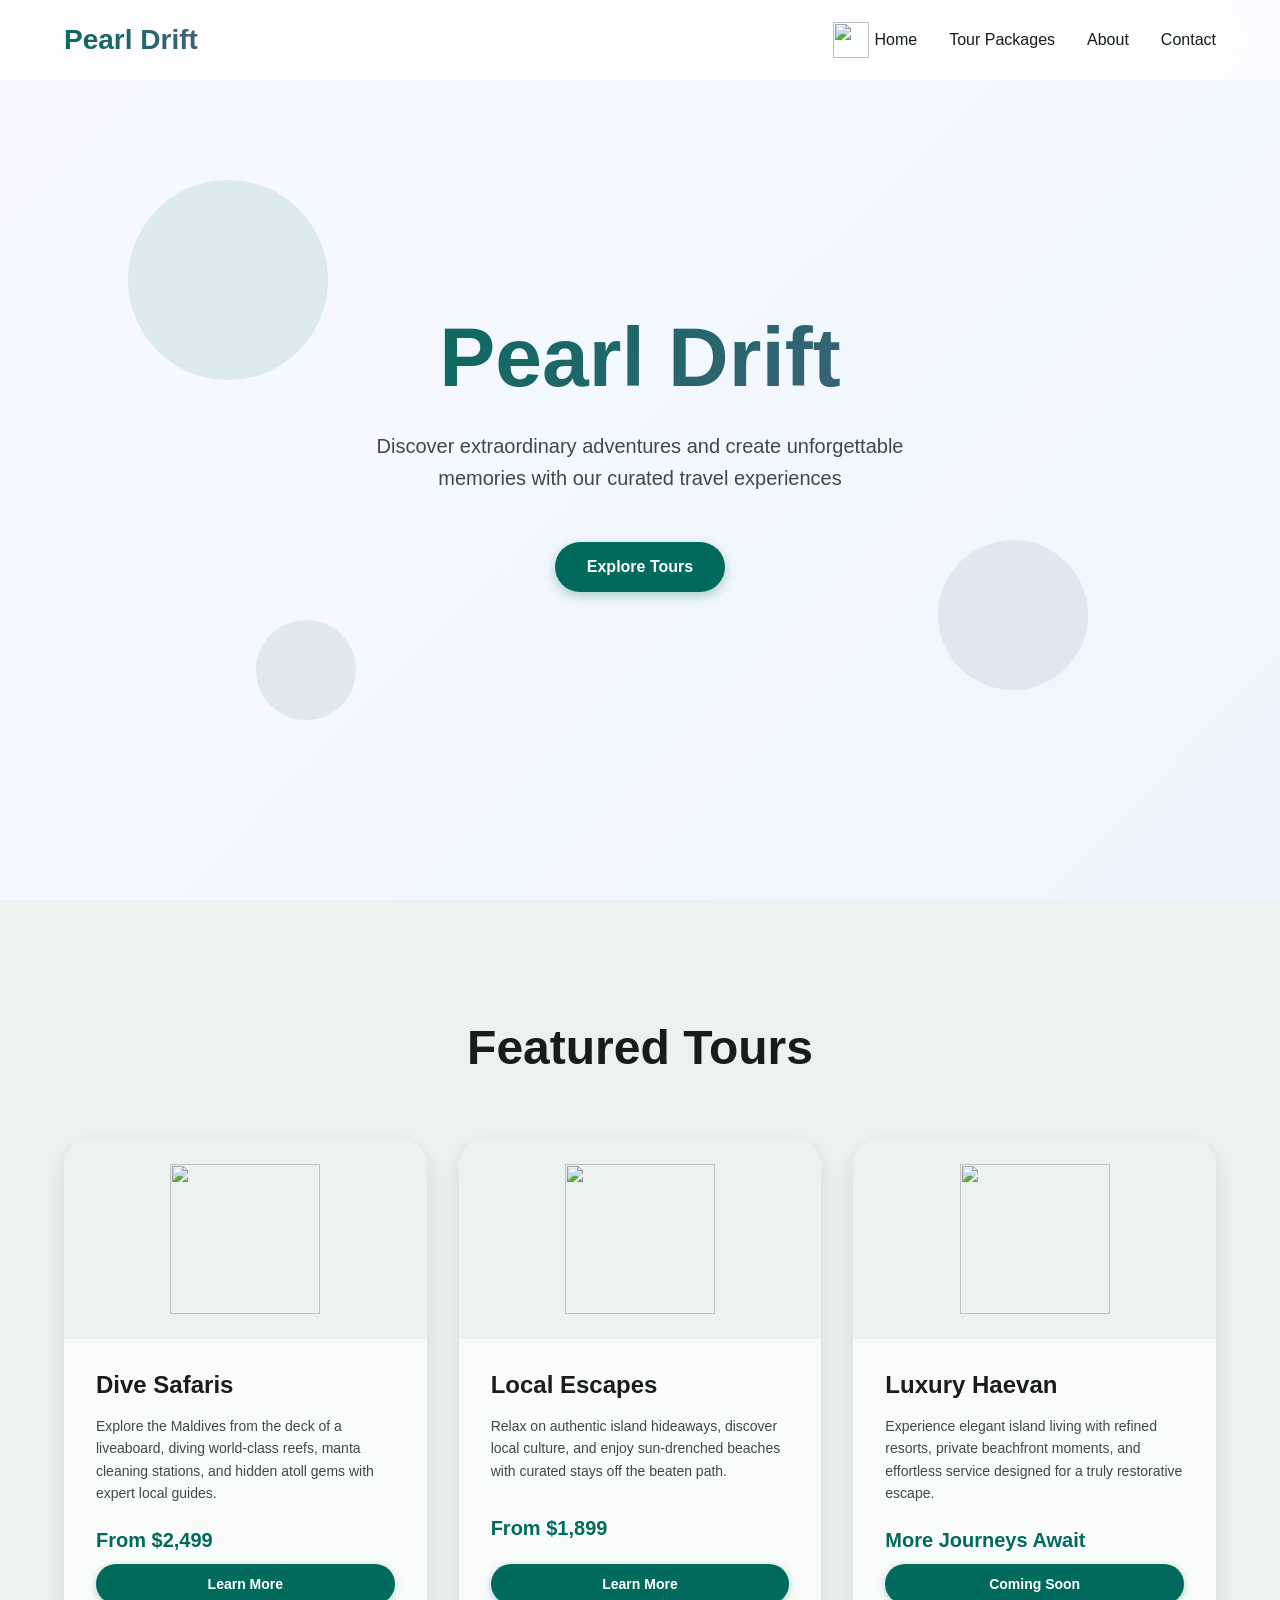
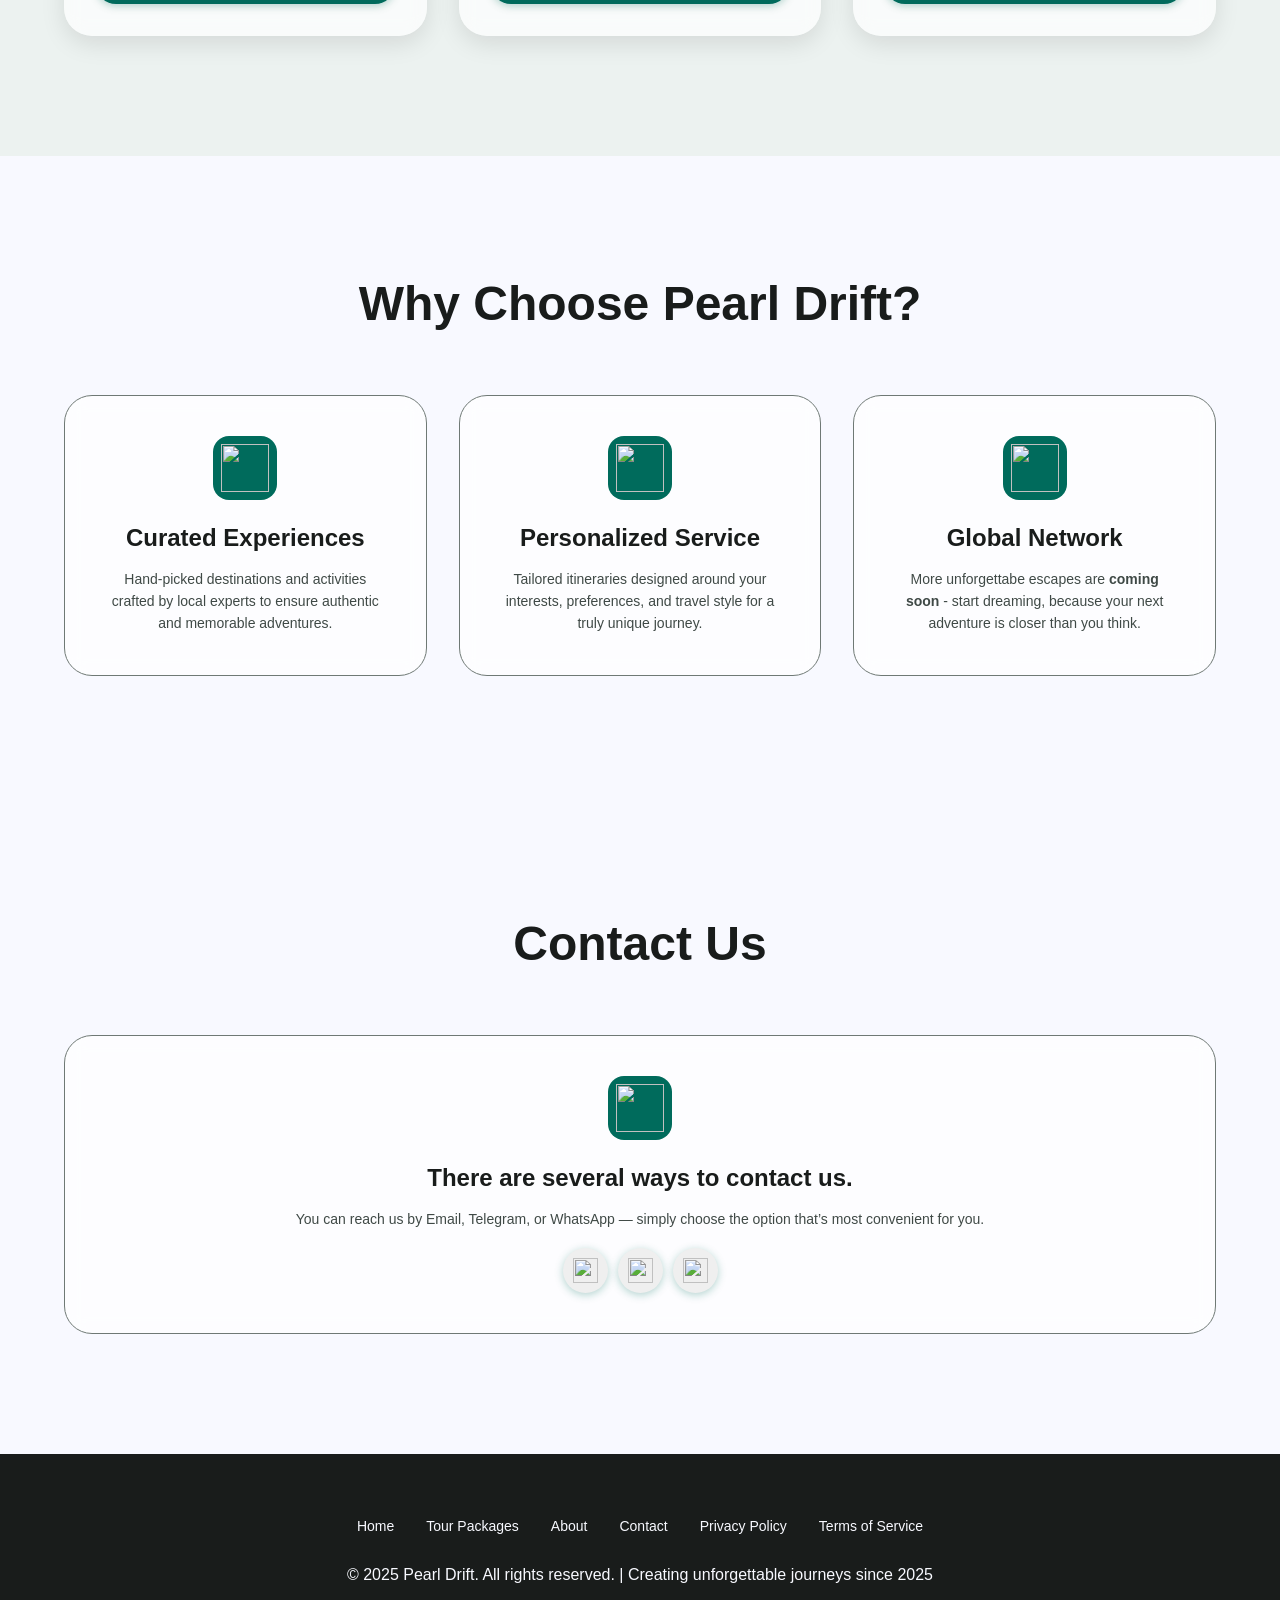
==== index.html @ c1768807 "Add files via upload" ====
<!DOCTYPE html>
<html lang="en">
<head>
    <meta charset="UTF-8">
    <meta name="viewport" content="width=device-width, initial-scale=1.0">
    <title>Pearl Drift Tours</title>
    <style>
        * {
            margin: 0;
            padding: 0;
            box-sizing: border-box;
        }

        body {
            font-family: 'Google Sans', -apple-system, BlinkMacSystemFont, 'Segoe UI', Roboto, sans-serif;
            transition: all 0.3s cubic-bezier(0.4, 0, 0.2, 1);
            overflow-x: hidden;
        }

        /* Light Theme Variables */
        :root {
            --primary: #006b5c;
            --primary-container: #7df8e5;
            --secondary: #4a635e;
            --secondary-container: #cce8e1;
            --tertiary: #456179;
            --tertiary-container: #c7e7ff;
            --surface: #f8f9ff;
            --surface-variant: #dae4e0;
            --surface-container: #ecf2f0;
            --outline: #6f7975;
            --on-primary: #ffffff;
            --on-surface: #191c1b;
            --on-surface-variant: #3f4946;
            --background: linear-gradient(135deg, #f8f9ff 0%, #e3f2fd 100%);
            --card-background: rgba(255, 255, 255, 0.7);
            --hero-background: linear-gradient(135deg, #f8f9ff 0%, #e3f2fd 100%);
            --footer-background: #191c1b;
            --footer-text: #f8f9ff;
            --floating-opacity: 0.1;
        }

        /* Dark Theme Variables */
        [data-theme="dark"] {
            --primary: #5ddcc6;
            --primary-container: #00513f;
            --secondary: #b0ccc6;
            --secondary-container: #334b46;
            --tertiary: #a2cbef;
            --tertiary-container: #2d4860;
            --surface: #0f1513;
            --surface-variant: #3f4946;
            --surface-container: #1a201e;
            --outline: #899390;
            --on-primary: #003831;
            --on-surface: #e0e3e1;
            --on-surface-variant: #bfc9c5;
            --background: linear-gradient(135deg, #0f1513 0%, #1a1f1c 100%);
            --card-background: rgba(26, 32, 30, 0.8);
            --hero-background: linear-gradient(135deg, #0f1513 0%, #1a1f1c 100%);
            --footer-background: #0a0e0c;
            --footer-text: #e0e3e1;
            --floating-opacity: 0.05;
        }

        body {
            background: var(--background);
            color: var(--on-surface);
        }

        /* Theme Toggle Switch */
        .theme-toggle {
            background: none;
            border: none;
            font-size: 20px;
            color: var(--on-surface);
            cursor: pointer;
            padding: 8px;
            transition: all 0.3s cubic-bezier(0.4, 0, 0.2, 1);
            border-radius: 50%;
            display: flex;
            align-items: center;
            justify-content: center;
            width: 48px;
            height: 48px;
            outline: none;
        }

        .theme-toggle:hover {
            background: var(--surface-variant);
            transform: scale(1.1);
        }

        /* Mobile Menu Button */
        .mobile-menu-toggle {
            display: none;
            background: none;
            border: none;
            font-size: 24px;
            color: var(--on-surface);
            cursor: pointer;
            border-radius: 50%;
            width: 40px;
            height: 40px;
            transition: all 0.3s cubic-bezier(0.4, 0, 0.2, 1);
            outline: none;
        }

        .mobile-menu-toggle:hover {
            background: var(--surface-variant);
        }

        /* Nav Controls Container */
        .nav-controls {
            display: flex;
            align-items: center;
            gap: 8px;
        }

        /* Left side container for logo and theme toggle */
        .nav-left {
            display: flex;
            align-items: center;
            gap: 16px;
        }

        /* Dynamic Header */
        header {
            position: fixed;
            top: 0;
            width: 100%;
            background: var(--card-background);
            backdrop-filter: blur(20px);
            z-index: 1000;
            padding: 16px 0;
            transition: all 0.3s cubic-bezier(0.4, 0, 0.2, 1);
        }

        nav {
            max-width: 1200px;
            margin: 0 auto;
            display: flex;
            justify-content: space-between;
            align-items: center;
            padding: 0 24px;
        }

        nav > :last-child {
            margin-left: auto;
        }

        .logo {
            font-size: 28px;
            font-weight: 700;
            background: linear-gradient(45deg, var(--primary), var(--tertiary));
            -webkit-background-clip: text;
            -webkit-text-fill-color: transparent;
            background-clip: text;
        }

        .nav-links {
            display: flex;
            gap: 32px;
            list-style: none;
            transition: all 0.3s cubic-bezier(0.4, 0, 0.2, 1);
            align-items: center;
            margin: 0;
            padding: 0;
        }

        .nav-links a {
            text-decoration: none;
            color: var(--on-surface);
            font-weight: 500;
            transition: all 0.3s ease;
            position: relative;
            display: inline-flex;
            align-items: center;
            height: 48px;
            line-height: 1;
            padding: 8px 0;
        }

        .nav-links a:hover {
            color: var(--primary);
        }

        .nav-links a::after {
            content: '';
            position: absolute;
            bottom: -4px;
            left: 0;
            width: 0;
            height: 2px;
            background: var(--primary);
            transition: width 0.3s ease;
        }

        .nav-links a:hover::after {
            width: 100%;
        }

        /* Hero Section */
        .hero {
            min-height: 100vh;
            display: flex;
            align-items: center;
            justify-content: center;
            position: relative;
            overflow: hidden;
            padding: 0 20px;
        }

        .hero-content {
            max-width: 1200px;
            text-align: center;
            z-index: 2;
        }

        .hero h1 {
            font-size: clamp(36px, 8vw, 84px);
            font-weight: 800;
            margin-bottom: 24px;
            background: linear-gradient(135deg, var(--primary), var(--tertiary));
            background-color: transparent;
            -webkit-text-fill-color: transparent;
            background-clip: text;
            animation: fadeInUp 1s ease-out;
        }

        .hero p {
            font-size: clamp(16px, 4vw, 20px);
            margin-bottom: 48px;
            color: var(--on-surface-variant);
            animation: fadeInUp 1s ease-out 0.3s both;
            max-width: 600px;
            margin-left: auto;
            margin-right: auto;
            line-height: 1.6;
        }

        /* Material 3 Button */
        .cta-button {
            background: var(--primary);
            color: var(--on-primary);
            border: none;
            padding: 16px 32px;
            border-radius: 100px;
            font-size: 16px;
            font-weight: 600;
            cursor: pointer;
            transition: all 0.3s cubic-bezier(0.4, 0, 0.2, 1);
            box-shadow: 0 4px 12px rgba(0, 107, 92, 0.3);
            animation: fadeInUp 1s ease-out 0.6s both;
            outline: none;
        }

        .cta-button:hover {
            transform: translateY(-2px);
            box-shadow: 0 8px 24px rgba(0, 107, 92, 0.4);
        }

        /* Floating Elements */
        .floating-shape {
            position: absolute;
            border-radius: 50%;
            opacity: var(--floating-opacity);
            animation: float 6s ease-in-out infinite;
        }

        .shape-1 {
            width: 200px;
            height: 200px;
            background: var(--primary);
            top: 20%;
            left: 10%;
            animation-delay: 0s;
        }

        .shape-2 {
            width: 150px;
            height: 150px;
            background: var(--tertiary);
            top: 60%;
            right: 15%;
            animation-delay: 2s;
        }

        .shape-3 {
            width: 100px;
            height: 100px;
            background: var(--secondary);
            bottom: 20%;
            left: 20%;
            animation-delay: 4s;
        }

        /* Features Section */
        .features {
            padding: 120px 0;
            background: var(--surface);
        }

        .features-container {
            max-width: 1200px;
            margin: 0 auto;
            padding: 0 24px;
        }

        .features h2 {
            text-align: center;
            font-size: clamp(32px, 6vw, 48px);
            font-weight: 700;
            margin-bottom: 64px;
            color: var(--on-surface);
        }

        .features-grid {
            display: grid;
            grid-template-columns: repeat(auto-fit, minmax(280px, 1fr));
            gap: 32px;
        }

        .feature-card {
            background: var(--card-background);
            backdrop-filter: blur(10px);
            border-radius: 28px;
            padding: 40px;
            text-align: center;
            transition: all 0.3s cubic-bezier(0.4, 0, 0.2, 1);
            border: 1px solid var(--outline);
        }

        .feature-card:hover {
            transform: translateY(-8px);
            box-shadow: 0 16px 40px rgba(0, 0, 0, 0.1);
        }

        .feature-icon {
            width: 64px;
            height: 64px;
            margin: 0 auto 24px;
            background: var(--primary);
            border-radius: 16px;
            display: flex;
            align-items: center;
            justify-content: center;
            font-size: 32px;
        }

        .feature-card h3 {
            font-size: clamp(20px, 4vw, 24px);
            font-weight: 600;
            margin-bottom: 16px;
            color: var(--on-surface);
        }

        .feature-card p {
            color: var(--on-surface-variant);
            line-height: 1.6;
            font-size: 14px;
        }

        /* Tours Section */
        .tours {
            padding: 120px 0;
            background: var(--surface-container);
        }

        .tours-container {
            max-width: 1200px;
            margin: 0 auto;
            padding: 0 24px;
        }

        .tours h2 {
            text-align: center;
            font-size: clamp(32px, 6vw, 48px);
            font-weight: 700;
            margin-bottom: 64px;
            color: var(--on-surface);
        }

        .tours-grid {
            display: grid;
            grid-template-columns: repeat(auto-fit, minmax(300px, 1fr));
            gap: 32px;
        }

        .tour-card {
            background: var(--card-background);
            border-radius: 28px;
            overflow: hidden;
            transition: all 0.3s cubic-bezier(0.4, 2, 0.2, 1);
            box-shadow: 0 8px 24px rgba(0, 0, 0, 0.1);
            backdrop-filter: blur(10px);
            display: flex;
            flex-direction: column;
            height: 100%;
        }

        .tour-card:hover {
            transform: translateY(-8px);
            box-shadow: 0 16px 40px rgba(0, 0, 0, 0.15);
        }

        .tour-image {
            height: 200px;
            background: #ecf2f0;
            display: flex;
            align-items: center;
            justify-content: center;
            color: var(--on-primary);
            font-size: 48px;
        }

        .tour-content {
            flex: 1 1 auto;
            display: flex;
            flex-direction: column;
            padding: 32px;
            height: auto;
        }

        .tour-content h3 {
            font-size: clamp(20px, 4vw, 24px);
            font-weight: 600;
            margin-bottom: 16px;
            color: var(--on-surface);
        }

        .tour-content p {
            color: var(--on-surface-variant);
            line-height: 1.6;
            margin-bottom: 24px;
            font-size: 14px;
        }

        .tour-price {
            font-size: 20px;
            font-weight: 700;
            color: var(--primary);
            margin-bottom: 12px;
            margin-top: auto;
        }

        .learn-more-button {
            background: var(--primary);
            color: var(--on-primary);
            border: none;
            padding: 12px 24px;
            border-radius: 100px;
            font-size: 14px;
            font-weight: 600;
            cursor: pointer;
            transition: all 0.3s cubic-bezier(0.4, 0, 0.2, 1);
            box-shadow: 0 2px 8px rgba(0, 107, 92, 0.3);
            outline: none;
            width: 100%;
            margin-top: auto;
        }

        /* Contact Section */
        .contact {
            padding: 120px 0;
            background: var(--surface);
        }

        .contact-container {
            max-width: 1200px;
            margin: 0 auto;
            padding: 0 24px;
        }

        .contact h2 {
            text-align: center;
            font-size: clamp(32px, 6vw, 48px);
            font-weight: 700;
            margin-bottom: 64px;
            color: var(--on-surface);
        }

        .contact-grid {
            display: grid;
            grid-template-columns: repeat(auto-fit, minmax(280px, 1fr));
            gap: 32px;
        }

        .contact-card {
            background: var(--card-background);
            backdrop-filter: blur(10px);
            border-radius: 28px;
            padding: 40px;
            text-align: center;
            transition: all 0.3s cubic-bezier(0.4, 0, 0.2, 1);
            border: 1px solid var(--outline);
        }

        .contact-card:hover {
            transform: translateY(-8px);
            box-shadow: 0 16px 40px rgba(0, 0, 0, 0.1);
        }

        .contact-icon {
            width: 64px;
            height: 64px;
            margin: 0 auto 24px;
            background: var(--primary-container);
            border-radius: 16px;
            display: flex;
            align-items: center;
            justify-content: center;
            font-size: 32px;
        }

        .contact-card h3 {
            font-size: clamp(20px, 4vw, 24px);
            font-weight: 600;
            margin-bottom: 16px;
            color: var(--on-surface);
        }

        .contact-card p {
            color: var(--on-surface-variant);
            line-height: 1.6;
            font-size: 14px;
        }

        /* Footer */
        footer {
            background: var(--footer-background);
            color: var(--footer-text);
            padding: 64px 0 32px;
            text-align: center;
        }

        .footer-content {
            max-width: 1200px;
            margin: 0 auto;
            padding: 0 24px;
        }

        .footer-links {
            display: flex;
            justify-content: center;
            gap: 32px;
            margin-bottom: 32px;
            flex-wrap: wrap;
        }

        .footer-links a {
            color: var(--footer-text);
            text-decoration: none;
            transition: opacity 0.3s ease;
            font-size: 14px;
        }

        .footer-links a:hover {
            opacity: 0.7;
        }

        /* Animations */
        @keyframes fadeInUp {
            from {
                opacity: 0;
                transform: translateY(30px);
            }
            to {
                opacity: 1;
                transform: translateY(0);
            }
        }

        @keyframes float {
            0%, 100% { transform: translateY(0px); }
            50% { transform: translateY(-20px); }
        }

        /* Mobile Responsive Design */
        @media (max-width: 768px) {
            .mobile-menu-toggle {
                display: block;
            }
            
            .nav-left {
                gap: 8px;
            }

            .theme-toggle {
                width: 36px;
                height: 36px;
                padding: 6px;
            }
            
            .nav-links {
                position: fixed;
                top: 72px;
                right: -100%;
                width: 80%;
                max-width: 300px;
                /* keep menu within viewport height; account for header space */
                height: calc(100vh);
                /* translucent fallback so panel shows even when blur isn't supported */
                background: var(--card-background, rgba(255,255,255,0.75));
                /* ensure correct compositing for backdrop */
                isolation: isolate;
                /* sit above other content */
                z-index: 1500;
                flex-direction: column;
                justify-content: flex-start;
                align-items: center;
                gap: 50px;
                padding: 40px 20px;

                transition: right 0.3s cubic-bezier(0.4, 0, 0.2, 1);
            }
            
            .nav-links.active {
                right: 0;
            }

            /* Enable backdrop-filter only when supported (use standard property to avoid
               DevTools 'invalid property' noise for prefixed rules) */
            @supports (backdrop-filter: blur(20px)) {
                .nav-links {
                    backdrop-filter: blur(20px);
                }
            }
            .nav-links a {
                font-size: 18px;
                padding: 12px 0;
                width: 100%;
                text-align: center;
            }
            
            .hero {
                padding: 100px 20px 60px;
            }
            
            .hero h1 {
                margin-bottom: 16px;
            }
            
            .hero p {
                margin-bottom: 32px;
            }
            
            .cta-button {
                padding: 14px 28px;
                font-size: 14px;
            }
            
            .features,
            .tours {
                padding: 80px 0;
            }
            
            .features-container,
            .tours-container {
                padding: 0 20px;
            }
            
            .features h2,
            .tours h2 {
                margin-bottom: 48px;
            }
            
            .features-grid,
            .tours-grid {
                grid-template-columns: 1fr;
                gap: 24px;
            }
            
            .feature-card,
            .tour-content {
                padding: 32px 24px;
            }
            
            /* mobile floating-shape rules intentionally left as default (no mobile override)
               — floating shapes remain desktop-defined only; index.html keeps the mobile tweaks */
            
            .footer-links {
                flex-direction: column;
                gap: 16px;
            }
            
            .footer-content {
                padding: 0 20px;
            }
            
            footer {
                padding: 48px 0 24px;
            }
        }

        /* Tablet Responsive */
        @media (max-width: 1024px) and (min-width: 769px) {
            .features-grid,
            .tours-grid {
                grid-template-columns: repeat(2, 1fr);
            }
            
            .hero {
                padding: 0 40px;
            }
            
            .features-container,
            .tours-container {
                padding: 0 40px;
            }
        }

        /* Desktop: center the nav links */
        @media (min-width: 769px) {
            nav {
                display: grid;
                grid-template-columns: auto 1fr auto;
                align-items: center;
            }

            .nav-links {
                justify-self: center;
            }

            .nav-controls {
                justify-self: end;
            }

            .theme-toggle {
                width: 48px;
                height: 48px;
                padding: 8px;
            }
        }

        /* Extra Small Mobile */
        @media (max-width: 480px) {
            .hero h1 {
                font-size: 32px;
            }
            
            .hero p {
                font-size: 16px;
            }
            
            .features h2,
            .tours h2 {
                font-size: 28px;
            }
            
            .feature-card h3,
            .tour-content h3 {
                font-size: 18px;
            }
            
            .feature-card,
            .tour-content {
                padding: 24px 20px;
            }
            
            .tour-image {
                height: 160px;
                font-size: 36px;
            }
            
            .nav-links {
                width: 90%;
            }
            
            .logo {
                font-size: 24px;
            }
        }
        /* Social buttons in popup cards*/
        .social-button {
            color: var(--on-primary);
            border: none;
            padding: 0;
            width: 45px;
            height: 45px;
            border-radius: 100px; 
            cursor: pointer;
            font-size: 14px;
            font-weight: 600;
            transition: all 0.3s cubic-bezier(0.4, 0, 0.2, 1);
            box-shadow: 0 2px 8px rgba(0, 107, 92, 0.3);
            outline: none;
            display: flex;
            align-items: center;
            justify-content: center;
        }

        .social-button img {
            width: 25px;
            height: 25px;
            display: block;
        }

        .social-button:hover {
            transform: translateY(-1px);
            box-shadow: 0 4px 16px rgba(0, 107, 92, 0.4);
        }
        #close.social-button {
           width: 100%;
        }

        /* Buttons container */
    .modal-buttons {
    display: flex;
    gap: 10px;
    justify-content: center;
    flex-wrap: wrap;
    }

    /* Footer section */
    .modal-footer {
    margin-top: 18px;
    }

    /* Close button */
    .close-btn {
    width: 100%;
    }
    </style>
</head>
<body>
    <header>
        <nav>
            <div class="nav-left">
                <div class="logo">Pearl Drift</div>
            </div>
            <div class="nav-controls">
                <button class="theme-toggle" onclick="toggleTheme()" aria-label="Toggle theme">
                    <img class="theme-icon" src="images/sm/moon.gif" style="width: 36px; height: 36px;">
                </button>
                <button class="mobile-menu-toggle" onclick="toggleMobileMenu()" aria-label="Toggle menu">
                    <span id="menu-icon">☰</span>
                </button>
            </div>
            <ul class="nav-links" id="nav-links">
                <li><a href="#home" onclick="closeMobileMenu()">Home</a></li>
                <li><a href="#tours" onclick="closeMobileMenu()">Tour Packages</a></li>
                <li><a href="#about" onclick="closeMobileMenu()">About</a></li>
                <li><a href="#contactUs" onclick="closeMobileMenu()">Contact</a></li>
            </ul>
        </nav>
    </header>

    <section class="hero" id="home">
        <div class="floating-shape shape-1"></div>
        <div class="floating-shape shape-2"></div>
        <div class="floating-shape shape-3"></div>
        
        <div class="hero-content">
            <h1>Pearl Drift</h1>
            <p>Discover extraordinary adventures and create unforgettable memories with our curated travel experiences</p>
            <button class="cta-button" onclick="scrollToSection('tours')">Explore Tours</button>
        </div>
    </section>

    

    <section class="tours" id="tours">
        <div class="tours-container">
            <h2>Featured Tours</h2>
            <div class="tours-grid">
                <div class="tour-card">
                    <div class="tour-image"><img src="images/anim/diverco.gif" style="width:150px; height:150px;"></div>
                    <div class="tour-content">
                        <h3> Dive Safaris</h3>
                        <p>Explore the Maldives from the deck of a liveaboard, diving world-class reefs, manta cleaning stations, and hidden atoll gems with expert local guides.</p>
                        <div class="tour-price">From $2,499</div>
                        <button class="learn-more-button" onclick="window.location.href='divesaf.html'">Learn More</button>
                    </div>
                </div>
                <div class="tour-card">
                    <div class="tour-image"><img src="images/anim/islandco.gif" style="width:150px; height:150px;"></div>
                    <div class="tour-content">
                        <h3>Local Escapes</h3>
                        <p>Relax on authentic island hideaways, discover local culture, and enjoy sun-drenched beaches with curated stays off the beaten path.</p>
                        <div class="tour-price">From $1,899</div>
                        <button class="learn-more-button" onclick="window.location.href='local.html'">Learn More</button>
                    </div>
                </div>
                <div class="tour-card">
                    <div class="tour-image"><img src="images/anim/pearl.gif" style="width:150px; height:150px;"></div>
                    <div class="tour-content">
                        <h3>Luxury Haevan</h3>
                        <p>Experience elegant island living with refined resorts, private beachfront moments, and effortless service designed for a truly restorative escape.</p>
                        <div class="tour-price">More Journeys Await</div>
                        <button class="learn-more-button">Coming Soon</button>
                    </div>
                </div>
            </div>
        </div>
    </section>

    <section class="features" id="about">
        <div class="features-container">
            <h2>Why Choose Pearl Drift?</h2>
            <div class="features-grid">
                <div class="feature-card">
                    <div class="feature-icon"><img src="images/ico/abt/star.svg" style="width:48px; height:48px;"></div>
                    <h3>Curated Experiences</h3>
                    <p>Hand-picked destinations and activities crafted by local experts to ensure authentic and memorable adventures.</p>
                </div>
                <div class="feature-card">
                    <div class="feature-icon"><img src="images/ico/abt/per.svg" style="width:48px; height:48px;"></div>
                    <h3>Personalized Service</h3>
                    <p>Tailored itineraries designed around your interests, preferences, and travel style for a truly unique journey.</p>
                </div>
                <div class="feature-card">
                    <div class="feature-icon"><img src="images/ico/abt/glo.svg" style="width:48px; height:48px;"></div>
                    <h3>Global Network</h3>
                    <p>More unforgettabe escapes are <b>coming soon</b> - start dreaming, because your next adventure is closer than you think.</p>
                </div>
            </div>
        </div>
    </section>

    <section class="contact" id="contactUs">
        <div class="contact-container">
            <h2>Contact Us</h2>
            <div class="contact-grid">
                <div class="contact-card">
                    <div class="feature-icon"><img src="images/anim/contact.gif" style="width:48px; height:48px;"></div>
                    <h3>There are several ways to contact us. </h3>
                    <p>You can reach us by Email, Telegram, or WhatsApp — simply choose the option that’s most convenient for you.</p>
                    <br>
                        <div class="modal-buttons">
                            <button class="social-button" onclick="redirectContact('email')"><img src="images/ico/contact/gma.svg" style="width:25px; height:25px;"></button>
                            <button class="social-button" onclick="redirectContact('telegram')"><img src="images/ico/contact/tele.svg" style="width:25px; height:25px;"></button>
                            <button class="social-button" onclick="redirectContact('whatsapp')"><img src="images/ico/contact/wha.svg" style="width:25px; height:25px;"></button>
                        </div>
                </div>
                
            </div>
        </div>
    </section>

    <footer id="contact">
        <div class="footer-content">
            <div class="footer-links">
                <a href="#home">Home</a>
                <a href="#tours">Tour Packages</a>
                <a href="#about">About</a>
                <a href="#contactUs">Contact</a>
                <a href="privacy.html">Privacy Policy</a>
                <a href="terms.html">Terms of Service</a>
            </div>
            <p>&copy; 2025 Pearl Drift. All rights reserved. | Creating unforgettable journeys since 2025</p>
        </div>
    </footer>

    
</body>
<script>
        // Theme Management
        function toggleTheme() {
            const currentTheme = document.documentElement.getAttribute('data-theme');
            const newTheme = currentTheme === 'dark' ? 'light' : 'dark';
            
            document.documentElement.setAttribute('data-theme', newTheme);
            document.querySelectorAll('.theme-icon').forEach(img => {
                img.src = newTheme === 'dark' ? 'images/sm/sun.gif' : 'images/sm/moon.gif';
            });
            
            // Save theme preference
            localStorage.setItem('theme', newTheme);
        }

        // Load saved theme
        function loadTheme() {
            const savedTheme = localStorage.getItem('theme') || 'light';
            document.documentElement.setAttribute('data-theme', savedTheme);
            document.querySelectorAll('.theme-icon').forEach(img => {
                img.src = savedTheme === 'dark' ? 'images/sm/sun.gif' : 'images/sm/moon.gif';
            });
        }

        // Mobile Menu Management
        function toggleMobileMenu() {
            const navLinks = document.getElementById('nav-links');
            const menuIcon = document.getElementById('menu-icon');
            const headerNav = document.querySelector('header nav');

            const opening = !navLinks.classList.contains('active');

            if (opening) {
                // Move the menu to document.body so it's outside the header's stacking context
                // This allows backdrop-filter to see the page behind the header.
                if (navLinks.parentElement !== document.body) document.body.appendChild(navLinks);
                navLinks.classList.add('active');
                menuIcon.textContent = '✕';
            } else {
                // Close and reattach back into the header nav so markup is preserved
                navLinks.classList.remove('active');
                menuIcon.textContent = '☰';
                if (headerNav && navLinks.parentElement !== headerNav) headerNav.appendChild(navLinks);
            }
        }

        function closeMobileMenu() {
            const navLinks = document.getElementById('nav-links');
            const menuIcon = document.getElementById('menu-icon');
            const headerNav = document.querySelector('header nav');

            navLinks.classList.remove('active');
            menuIcon.textContent = '☰';
            if (headerNav && navLinks.parentElement !== headerNav) headerNav.appendChild(navLinks);
        }

        // Smooth scrolling
        function scrollToSection(sectionId) {
            document.getElementById(sectionId).scrollIntoView({
                behavior: 'smooth'
            });
        }

        // Header scroll effect
        window.addEventListener('scroll', () => {
            const header = document.querySelector('header');
            if (window.scrollY > 100) {
                header.style.boxShadow = '0 4px 20px rgba(0, 0, 0, 0.1)';
            } else {
                header.style.boxShadow = 'none';
            }
        });

        // Close mobile menu when clicking outside
        document.addEventListener('click', (e) => {
            const navLinks = document.getElementById('nav-links');
            const mobileToggle = document.querySelector('.mobile-menu-toggle');
            
            if (!navLinks.contains(e.target) && !mobileToggle.contains(e.target)) {
                closeMobileMenu();
            }
        });

        // Animate elements on scroll
        const observerOptions = {
            threshold: 0.1,
            rootMargin: '0px 0px -50px 0px'
        };

        const observer = new IntersectionObserver((entries) => {
            entries.forEach(entry => {
                if (entry.isIntersecting) {
                    entry.target.style.animationPlayState = 'running';
                }
            });
        }, observerOptions);

        // Observe all animatable elements
        document.querySelectorAll('.feature-card, .tour-card').forEach(el => {
            observer.observe(el);
        });

        // Add click interactions for navigation
        document.querySelectorAll('.nav-links a').forEach(link => {
            link.addEventListener('click', (e) => {
                e.preventDefault();
                const targetId = link.getAttribute('href').substring(1);
                scrollToSection(targetId);
            });
        });

        // Initialize theme on page load
        document.addEventListener('DOMContentLoaded', loadTheme);

        // Handle resize events
        window.addEventListener('resize', () => {
            if (window.innerWidth > 768) {
                closeMobileMenu();
            }
        });

        // Redirect to chosen contact method
function redirectContact(method) {
    if (method === 'email') {
        // Simple mobile detection
        const isMobile = /Android|iPhone|iPad|iPod/i.test(navigator.userAgent);

        if (isMobile) {
            // Open default mobile email app
            window.location.href = 'mailto:tinyislets@gmail.com?subject=Tour%20Enquiry&body=Hi%20Pearl%20Drift%2C%0A%0AI%27m%20interested%20in%20your%20tour%20packages.%20Please%20send%20me%20more%20details.';
        } else {
            // Open Gmail compose in desktop browser
            window.open(
                'https://mail.google.com/mail/?view=cm&fs=1&to=tinyislets@gmail.com&su=Tour%20Enquiry&body=Hi%20Pearl%20Drift%2C%0A%0AI%27m%20interested%20in%20your%20tour%20packages.%20Please%20send%20me%20more%20details.',
                '_blank'
            );
        }
    } else if (method === 'telegram') {
        window.open('https://t.me/pearlDrift', '_blank');
    } else if (method === 'whatsapp') {
        window.open('https://wa.me/message/65AGSTP42DCWM1', '_blank'); // Replace with your WhatsApp number
    }
}
    </script>
</html>
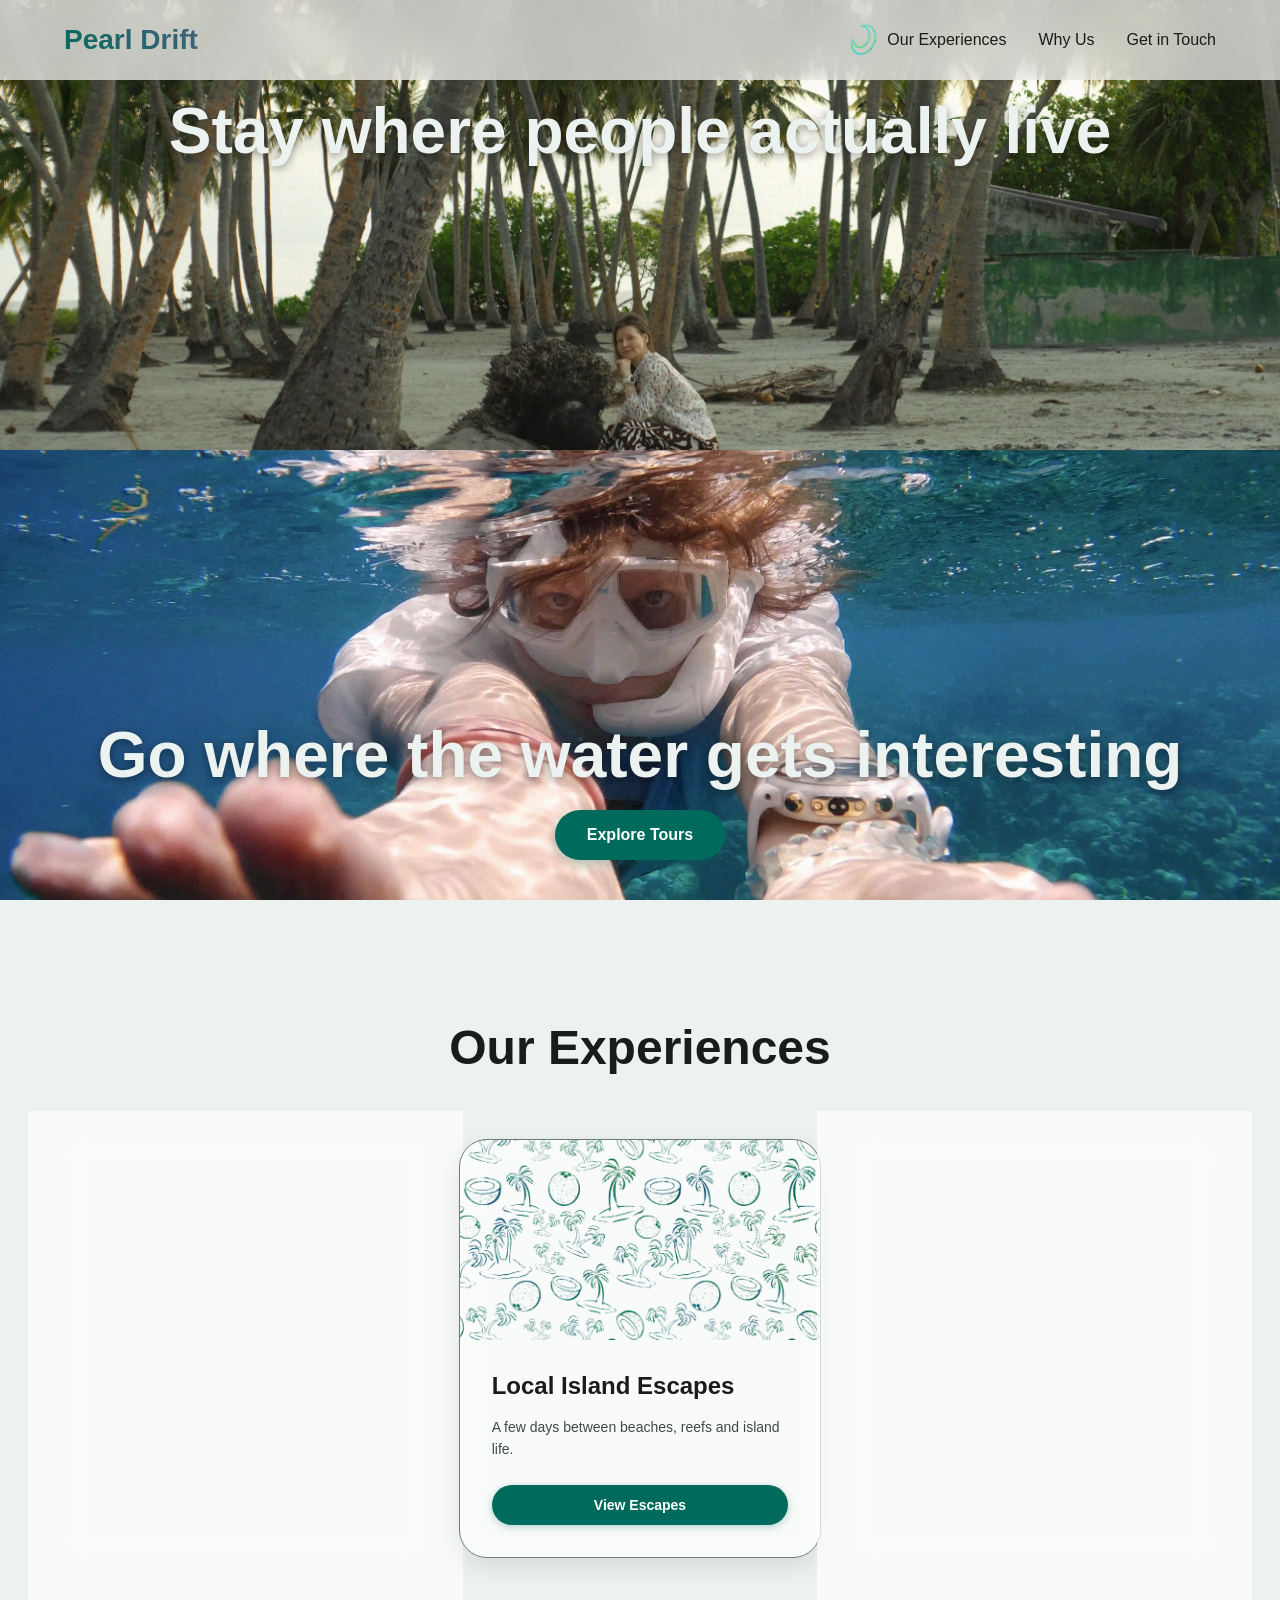
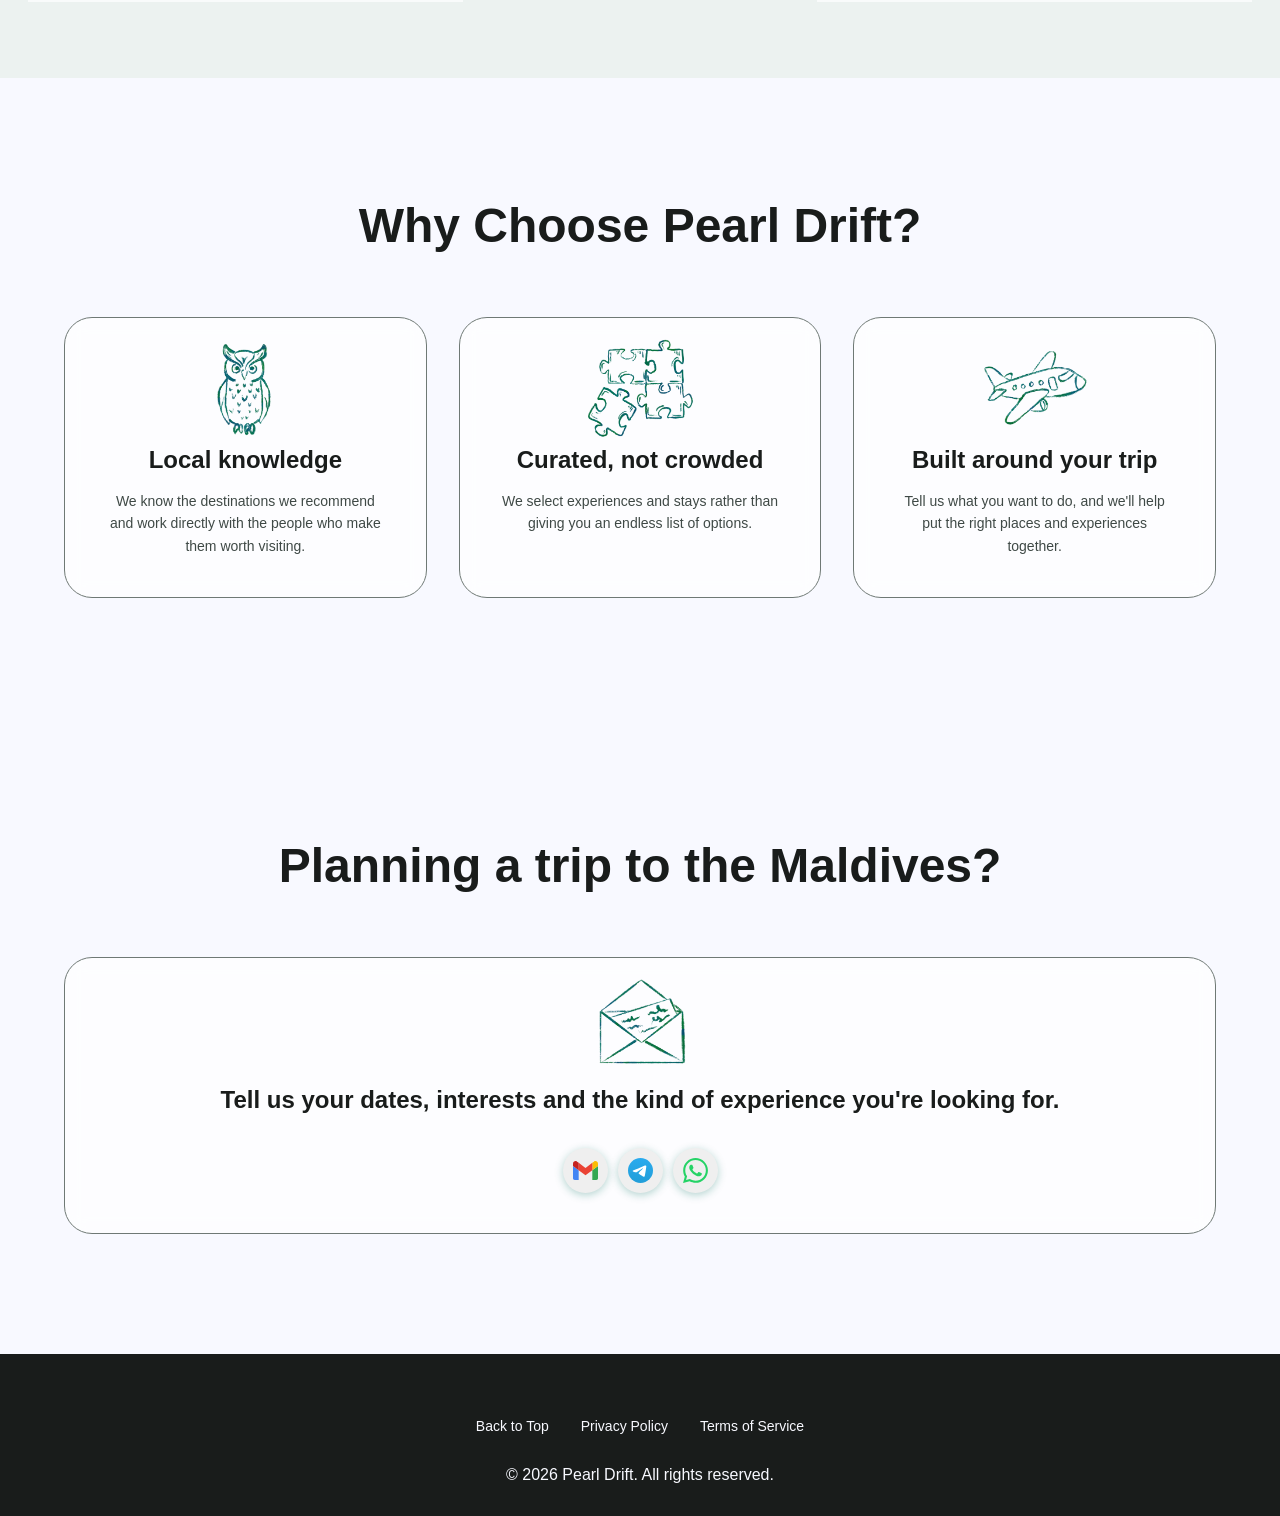
==== commit 1b9df508: "v11imp" ====
--- a/index.html
+++ b/index.html
@@ -4,6 +4,7 @@
     <meta charset="UTF-8">
     <meta name="viewport" content="width=device-width, initial-scale=1.0">
     <title>Pearl Drift Tours</title>
+    <link rel="icon" type="image/svg+xml" href="images/favi.svg">
     <style>
         * {
             margin: 0;
@@ -17,7 +18,7 @@
             overflow-x: hidden;
         }
 
-        /* Light Theme Variables */
+        
         :root {
             --primary: #006b5c;
             --primary-container: #7df8e5;
@@ -37,10 +38,9 @@
             --hero-background: linear-gradient(135deg, #f8f9ff 0%, #e3f2fd 100%);
             --footer-background: #191c1b;
             --footer-text: #f8f9ff;
-            --floating-opacity: 0.1;
-        }
-
-        /* Dark Theme Variables */
+        }
+
+        
         [data-theme="dark"] {
             --primary: #5ddcc6;
             --primary-container: #00513f;
@@ -60,7 +60,6 @@
             --hero-background: linear-gradient(135deg, #0f1513 0%, #1a1f1c 100%);
             --footer-background: #0a0e0c;
             --footer-text: #e0e3e1;
-            --floating-opacity: 0.05;
         }
 
         body {
@@ -68,7 +67,7 @@
             color: var(--on-surface);
         }
 
-        /* Theme Toggle Switch */
+        
         .theme-toggle {
             background: none;
             border: none;
@@ -91,7 +90,7 @@
             transform: scale(1.1);
         }
 
-        /* Mobile Menu Button */
+        
         .mobile-menu-toggle {
             display: none;
             background: none;
@@ -110,21 +109,21 @@
             background: var(--surface-variant);
         }
 
-        /* Nav Controls Container */
+        
         .nav-controls {
             display: flex;
             align-items: center;
             gap: 8px;
         }
 
-        /* Left side container for logo and theme toggle */
+        
         .nav-left {
             display: flex;
             align-items: center;
             gap: 16px;
         }
 
-        /* Dynamic Header */
+        
         header {
             position: fixed;
             top: 0;
@@ -152,6 +151,7 @@
         .logo {
             font-size: 28px;
             font-weight: 700;
+            text-decoration: none;
             background: linear-gradient(45deg, var(--primary), var(--tertiary));
             -webkit-background-clip: text;
             -webkit-text-fill-color: transparent;
@@ -200,32 +200,89 @@
             width: 100%;
         }
 
-        /* Hero Section */
+        
         .hero {
             min-height: 100vh;
+            min-height: 100svh;
+            height: 100vh;
+            height: 100svh;
             display: flex;
             align-items: center;
             justify-content: center;
             position: relative;
             overflow: hidden;
-            padding: 0 20px;
+            padding: 0;
+            background: var(--hero-background);
+        }
+
+        .hero-panel-image {
+            position: absolute;
+            inset: 0;
+            width: 100%;
+            height: 100%;
+            object-fit: cover;
+            object-position: center;
+            z-index: 1;
+            display: block;
+        }
+
+        @media (min-width: 1200px) {
+            .hero-top-panel .hero-panel-image {
+                object-position: center 60%;
+            }
         }
 
         .hero-content {
-            max-width: 1200px;
+            width: 100%;
+            height: 100%;
+            padding: 0;
             text-align: center;
             z-index: 2;
+            display: grid;
+            grid-template-rows: 1fr 1fr;
         }
 
         .hero h1 {
-            font-size: clamp(36px, 8vw, 84px);
+            font-size: clamp(40px, 5vw, 64px);
             font-weight: 800;
-            margin-bottom: 24px;
-            background: linear-gradient(135deg, var(--primary), var(--tertiary));
-            background-color: transparent;
-            -webkit-text-fill-color: transparent;
-            background-clip: text;
-            animation: fadeInUp 1s ease-out;
+            color: #ecf2f0;
+            text-shadow: 0 2px 10px rgba(0, 0, 0, 0.42);
+            line-height: 1.1;
+        }
+
+        .hero-top-panel,
+        .hero-bottom-panel {
+            position: relative;
+            overflow: hidden;
+            display: flex;
+            flex-direction: column;
+            align-items: center;
+        }
+
+        .hero-top-panel {
+            justify-content: flex-start;
+            padding: 96px 24px 0;
+        }
+
+        .hero-top-panel h1,
+        .hero-second-line,
+        .hero-bottom-panel .cta-button {
+            position: relative;
+            z-index: 1;
+        }
+
+        .hero-bottom-panel {
+            justify-content: flex-end;
+            gap: 20px;
+            padding: 0 24px 40px;
+        }
+
+        .hero-second-line {
+            color: #ecf2f0;
+            font-size: clamp(40px, 5vw, 64px);
+            font-weight: 800;
+            line-height: 1.1;
+            text-shadow: 0 2px 10px rgba(0, 0, 0, 0.42);
         }
 
         .hero p {
@@ -239,7 +296,7 @@
             line-height: 1.6;
         }
 
-        /* Material 3 Button */
+        
         .cta-button {
             background: var(--primary);
             color: var(--on-primary);
@@ -260,42 +317,7 @@
             box-shadow: 0 8px 24px rgba(0, 107, 92, 0.4);
         }
 
-        /* Floating Elements */
-        .floating-shape {
-            position: absolute;
-            border-radius: 50%;
-            opacity: var(--floating-opacity);
-            animation: float 6s ease-in-out infinite;
-        }
-
-        .shape-1 {
-            width: 200px;
-            height: 200px;
-            background: var(--primary);
-            top: 20%;
-            left: 10%;
-            animation-delay: 0s;
-        }
-
-        .shape-2 {
-            width: 150px;
-            height: 150px;
-            background: var(--tertiary);
-            top: 60%;
-            right: 15%;
-            animation-delay: 2s;
-        }
-
-        .shape-3 {
-            width: 100px;
-            height: 100px;
-            background: var(--secondary);
-            bottom: 20%;
-            left: 20%;
-            animation-delay: 4s;
-        }
-
-        /* Features Section */
+        
         .features {
             padding: 120px 0;
             background: var(--surface);
@@ -340,7 +362,6 @@
             width: 64px;
             height: 64px;
             margin: 0 auto 24px;
-            background: var(--primary);
             border-radius: 16px;
             display: flex;
             align-items: center;
@@ -361,7 +382,7 @@
             font-size: 14px;
         }
 
-        /* Tours Section */
+        
         .tours {
             padding: 120px 0;
             background: var(--surface-container);
@@ -394,6 +415,7 @@
             transition: all 0.3s cubic-bezier(0.4, 2, 0.2, 1);
             box-shadow: 0 8px 24px rgba(0, 0, 0, 0.1);
             backdrop-filter: blur(10px);
+            border: 1px solid var(--outline);
             display: flex;
             flex-direction: column;
             height: 100%;
@@ -406,12 +428,27 @@
 
         .tour-image {
             height: 200px;
-            background: #ecf2f0;
             display: flex;
             align-items: center;
             justify-content: center;
             color: var(--on-primary);
             font-size: 48px;
+            position: relative;
+            overflow: hidden;
+        }
+
+        .tour-image .tour-background {
+            position: absolute;
+            inset: 0;
+            width: 100%;
+            height: 100%;
+            object-fit: cover;
+            z-index: 0;
+        }
+
+        .tour-image > img:not(.tour-background) {
+            position: relative;
+            z-index: 1;
         }
 
         .tour-content {
@@ -434,6 +471,19 @@
             line-height: 1.6;
             margin-bottom: 24px;
             font-size: 14px;
+            max-height: 140px;
+            overflow-y: auto;
+            overscroll-behavior: contain;
+        }
+
+        .tour-content p.is-scrollable:not(.is-at-scroll-end) {
+            -webkit-mask-image: linear-gradient(to bottom, #000 50%, rgba(0, 0, 0, 0.45) 100%);
+            mask-image: linear-gradient(to bottom, #000 50%, rgba(0, 0, 0, 0.45) 100%);
+        }
+
+        .tour-content p.is-scrollable:focus-visible {
+            outline: 2px solid var(--outline);
+            outline-offset: 2px;
         }
 
         .tour-price {
@@ -460,7 +510,7 @@
             margin-top: auto;
         }
 
-        /* Contact Section */
+        
         .contact {
             padding: 120px 0;
             background: var(--surface);
@@ -526,7 +576,7 @@
             font-size: 14px;
         }
 
-        /* Footer */
+        
         footer {
             background: var(--footer-background);
             color: var(--footer-text);
@@ -559,7 +609,7 @@
             opacity: 0.7;
         }
 
-        /* Animations */
+        
         @keyframes fadeInUp {
             from {
                 opacity: 0;
@@ -571,12 +621,7 @@
             }
         }
 
-        @keyframes float {
-            0%, 100% { transform: translateY(0px); }
-            50% { transform: translateY(-20px); }
-        }
-
-        /* Mobile Responsive Design */
+        
         @media (max-width: 768px) {
             .mobile-menu-toggle {
                 display: block;
@@ -598,13 +643,13 @@
                 right: -100%;
                 width: 80%;
                 max-width: 300px;
-                /* keep menu within viewport height; account for header space */
+                
                 height: calc(100vh);
-                /* translucent fallback so panel shows even when blur isn't supported */
+                
                 background: var(--card-background, rgba(255,255,255,0.75));
-                /* ensure correct compositing for backdrop */
+                
                 isolation: isolate;
-                /* sit above other content */
+                
                 z-index: 1500;
                 flex-direction: column;
                 justify-content: flex-start;
@@ -619,8 +664,7 @@
                 right: 0;
             }
 
-            /* Enable backdrop-filter only when supported (use standard property to avoid
-               DevTools 'invalid property' noise for prefixed rules) */
+            
             @supports (backdrop-filter: blur(20px)) {
                 .nav-links {
                     backdrop-filter: blur(20px);
@@ -634,11 +678,12 @@
             }
             
             .hero {
-                padding: 100px 20px 60px;
-            }
-            
-            .hero h1 {
-                margin-bottom: 16px;
+                justify-content: flex-start;
+                padding: 0;
+            }
+
+            .hero-content {
+                width: 100%;
             }
             
             .hero p {
@@ -676,9 +721,6 @@
                 padding: 32px 24px;
             }
             
-            /* mobile floating-shape rules intentionally left as default (no mobile override)
-               — floating shapes remain desktop-defined only; index.html keeps the mobile tweaks */
-            
             .footer-links {
                 flex-direction: column;
                 gap: 16px;
@@ -693,7 +735,7 @@
             }
         }
 
-        /* Tablet Responsive */
+        
         @media (max-width: 1024px) and (min-width: 769px) {
             .features-grid,
             .tours-grid {
@@ -701,7 +743,11 @@
             }
             
             .hero {
-                padding: 0 40px;
+                padding: 0;
+            }
+
+            .hero-top-panel .hero-panel-image {
+                object-position: center 60%;
             }
             
             .features-container,
@@ -710,8 +756,17 @@
             }
         }
 
-        /* Desktop: center the nav links */
+        
         @media (min-width: 769px) {
+            .hero {
+                justify-content: flex-start;
+            }
+
+            .hero-content {
+                width: 100%;
+                margin-inline: auto;
+            }
+
             nav {
                 display: grid;
                 grid-template-columns: auto 1fr auto;
@@ -733,15 +788,18 @@
             }
         }
 
-        /* Extra Small Mobile */
+        
         @media (max-width: 480px) {
-            .hero h1 {
-                font-size: 32px;
+            .hero h1,
+            .hero-second-line {
+                font-size: clamp(34px, 11vw, 01px);
             }
             
             .hero p {
                 font-size: 16px;
             }
+
+            
             
             .features h2,
             .tours h2 {
@@ -771,7 +829,7 @@
                 font-size: 24px;
             }
         }
-        /* Social buttons in popup cards*/
+        
         .social-button {
             color: var(--on-primary);
             border: none;
@@ -804,7 +862,7 @@
            width: 100%;
         }
 
-        /* Buttons container */
+        
     .modal-buttons {
     display: flex;
     gap: 10px;
@@ -812,12 +870,12 @@
     flex-wrap: wrap;
     }
 
-    /* Footer section */
+    
     .modal-footer {
     margin-top: 18px;
     }
 
-    /* Close button */
+    
     .close-btn {
     width: 100%;
     }
@@ -827,34 +885,35 @@
     <header>
         <nav>
             <div class="nav-left">
-                <div class="logo">Pearl Drift</div>
+                <a class="logo" href="index.html#home">Pearl Drift</a>
             </div>
             <div class="nav-controls">
                 <button class="theme-toggle" onclick="toggleTheme()" aria-label="Toggle theme">
-                    <img class="theme-icon" src="images/sm/moon.gif" style="width: 36px; height: 36px;">
+                    <img class="theme-icon" src="images/sm/moon.webp" style="width: 36px; height: 36px;">
                 </button>
                 <button class="mobile-menu-toggle" onclick="toggleMobileMenu()" aria-label="Toggle menu">
                     <span id="menu-icon">☰</span>
                 </button>
             </div>
             <ul class="nav-links" id="nav-links">
-                <li><a href="#home" onclick="closeMobileMenu()">Home</a></li>
-                <li><a href="#tours" onclick="closeMobileMenu()">Tour Packages</a></li>
-                <li><a href="#about" onclick="closeMobileMenu()">About</a></li>
-                <li><a href="#contactUs" onclick="closeMobileMenu()">Contact</a></li>
+                <li><a href="#tours" onclick="closeMobileMenu()">Our Experiences</a></li>
+                <li><a href="#about" onclick="closeMobileMenu()">Why Us</a></li>
+                <li><a href="#contactUs" onclick="closeMobileMenu()">Get in Touch</a></li>
             </ul>
         </nav>
     </header>
 
     <section class="hero" id="home">
-        <div class="floating-shape shape-1"></div>
-        <div class="floating-shape shape-2"></div>
-        <div class="floating-shape shape-3"></div>
-        
         <div class="hero-content">
-            <h1>Pearl Drift</h1>
-            <p>Discover extraordinary adventures and create unforgettable memories with our curated travel experiences</p>
-            <button class="cta-button" onclick="scrollToSection('tours')">Explore Tours</button>
+            <div class="hero-top-panel">
+                <img class="hero-panel-image" data-light-src="images/hero/heroL3.webp" data-dark-src="images/hero/heroD3.webp" src="images/hero/heroL3.webp" alt="A sandy island beach shaded by palm trees.">
+                <h1>Stay where people actually live</h1>
+            </div>
+            <div class="hero-bottom-panel">
+                <img class="hero-panel-image" data-light-src="images/hero/heroL.webp" data-dark-src="images/hero/heroD.webp" src="images/hero/heroL.webp" alt="A diver swimming through clear tropical water.">
+                <span class="hero-second-line">Go where the water gets interesting </span>
+                <button class="cta-button" onclick="scrollToSection('tours')">Explore Tours</button>
+            </div>
         </div>
     </section>
 
@@ -862,33 +921,34 @@
 
     <section class="tours" id="tours">
         <div class="tours-container">
-            <h2>Featured Tours</h2>
+            <h2>Our Experiences</h2>
             <div class="tours-grid">
                 <div class="tour-card">
-                    <div class="tour-image"><img src="images/anim/diverco.gif" style="width:150px; height:150px;"></div>
+                    <div class="tour-image"><img class="tour-background" data-light-src="images/back/cor/corL.webp" data-dark-src="images/back/cor/corD.webp" src="images/back/cor/corL.webp" alt="A colorful coral reef beneath the water."></div>
                     <div class="tour-content">
-                        <h3> Dive Safaris</h3>
-                        <p>Explore the Maldives from the deck of a liveaboard, diving world-class reefs, manta cleaning stations, and hidden atoll gems with expert local guides.</p>
-                        <div class="tour-price">From $2,499</div>
-                        <button class="learn-more-button" onclick="window.location.href='divesaf.html'">Learn More</button>
+                        <h3> Dive the Maldives </h3>
+                        <p>Liveaboard trips for divers who want to visit several dive sites and atolls in one journey.</p>
+                        <button class="learn-more-button" onclick="window.location.href='divesaf.html'">View Dive Safaris</button>
                     </div>
                 </div>
                 <div class="tour-card">
-                    <div class="tour-image"><img src="images/anim/islandco.gif" style="width:150px; height:150px;"></div>
+                    <div class="tour-image">
+                        <img class="tour-background" data-light-src="images/back/pal/palL.webp" data-dark-src="images/back/pal/palD.webp" src="images/back/pal/palL.webp" alt="Illustrated tropical islands with palm trees and coconuts.">
+                    </div>
                     <div class="tour-content">
-                        <h3>Local Escapes</h3>
-                        <p>Relax on authentic island hideaways, discover local culture, and enjoy sun-drenched beaches with curated stays off the beaten path.</p>
-                        <div class="tour-price">From $1,899</div>
-                        <button class="learn-more-button" onclick="window.location.href='local.html'">Learn More</button>
+                        <h3>Local Island Escapes</h3>
+                        <p>A few days between beaches, reefs and island life.</p>
+                        <button class="learn-more-button" onclick="window.location.href='local.html'">View Escapes</button>
                     </div>
-                </div>
+                    </div>
                 <div class="tour-card">
-                    <div class="tour-image"><img src="images/anim/pearl.gif" style="width:150px; height:150px;"></div>
+                    <div class="tour-image">
+                        <img class="tour-background" data-light-src="images/back/spe/specL.webp" data-dark-src="images/back/spe/specD.webp" src="images/back/spe/specL.webp" alt="A repeating illustration of palm trees and tropical foliage.">
+                    </div>
                     <div class="tour-content">
-                        <h3>Luxury Haevan</h3>
-                        <p>Experience elegant island living with refined resorts, private beachfront moments, and effortless service designed for a truly restorative escape.</p>
-                        <div class="tour-price">More Journeys Await</div>
-                        <button class="learn-more-button">Coming Soon</button>
+                        <h3>Pearl Drift Exclusive </h3>
+                        <p>Trips that don't fit the usual itinerary.</p>
+                        <button class="learn-more-button" onclick="window.location.href='spec.html'">View Specials</button>
                     </div>
                 </div>
             </div>
@@ -900,19 +960,19 @@
             <h2>Why Choose Pearl Drift?</h2>
             <div class="features-grid">
                 <div class="feature-card">
-                    <div class="feature-icon"><img src="images/ico/abt/star.svg" style="width:48px; height:48px;"></div>
-                    <h3>Curated Experiences</h3>
-                    <p>Hand-picked destinations and activities crafted by local experts to ensure authentic and memorable adventures.</p>
+                    <div class="feature-icon"><img class="feature-theme-icon" src="images/ico/abt/owlL.webp" data-light-src="images/ico/abt/owlL.webp" data-dark-src="images/ico/abt/owlD.webp" style="width:110px; height:110px;"></div>
+                    <h3>Local knowledge</h3>
+                    <p>We know the destinations we recommend and work directly with the people who make them worth visiting.</p>
                 </div>
                 <div class="feature-card">
-                    <div class="feature-icon"><img src="images/ico/abt/per.svg" style="width:48px; height:48px;"></div>
-                    <h3>Personalized Service</h3>
-                    <p>Tailored itineraries designed around your interests, preferences, and travel style for a truly unique journey.</p>
+                    <div class="feature-icon"><img class="feature-theme-icon" src="images/ico/abt/puzzL.webp" data-light-src="images/ico/abt/puzzL.webp" data-dark-src="images/ico/abt/puzzD.webp" style="width:110px; height:110px;"></div>
+                    <h3>Curated, not crowded</h3>
+                    <p>We select experiences and stays rather than giving you an endless list of options.</p>
                 </div>
                 <div class="feature-card">
-                    <div class="feature-icon"><img src="images/ico/abt/glo.svg" style="width:48px; height:48px;"></div>
-                    <h3>Global Network</h3>
-                    <p>More unforgettabe escapes are <b>coming soon</b> - start dreaming, because your next adventure is closer than you think.</p>
+                    <div class="feature-icon"><img class="feature-theme-icon" src="images/ico/abt/plaL.webp" data-light-src="images/ico/abt/plaL.webp" data-dark-src="images/ico/abt/plaD.webp" style="width:110px; height:110px;"></div>
+                    <h3>Built around your trip</h3>
+                    <p>Tell us what you want to do, and we'll help put the right places and experiences together.</p>
                 </div>
             </div>
         </div>
@@ -920,12 +980,11 @@
 
     <section class="contact" id="contactUs">
         <div class="contact-container">
-            <h2>Contact Us</h2>
+            <h2>Planning a trip to the Maldives? </h2>
             <div class="contact-grid">
                 <div class="contact-card">
-                    <div class="feature-icon"><img src="images/anim/contact.gif" style="width:48px; height:48px;"></div>
-                    <h3>There are several ways to contact us. </h3>
-                    <p>You can reach us by Email, Telegram, or WhatsApp — simply choose the option that’s most convenient for you.</p>
+                    <div class="feature-icon"><img class="feature-theme-icon" src="images/ico/contact/envL.webp" data-light-src="images/ico/contact/envL.webp" data-dark-src="images/ico/contact/envD.webp" style="width:110px; height:110px;"></div>
+                    <h3>Tell us your dates, interests and the kind of experience you're looking for. </h3>
                     <br>
                         <div class="modal-buttons">
                             <button class="social-button" onclick="redirectContact('email')"><img src="images/ico/contact/gma.svg" style="width:25px; height:25px;"></button>
@@ -941,14 +1000,11 @@
     <footer id="contact">
         <div class="footer-content">
             <div class="footer-links">
-                <a href="#home">Home</a>
-                <a href="#tours">Tour Packages</a>
-                <a href="#about">About</a>
-                <a href="#contactUs">Contact</a>
+                <a href="#home">Back to Top</a>
                 <a href="privacy.html">Privacy Policy</a>
                 <a href="terms.html">Terms of Service</a>
             </div>
-            <p>&copy; 2025 Pearl Drift. All rights reserved. | Creating unforgettable journeys since 2025</p>
+            <p>&copy;  2026 Pearl Drift. All rights reserved.</p>
         </div>
     </footer>
 
@@ -962,9 +1018,10 @@
             
             document.documentElement.setAttribute('data-theme', newTheme);
             document.querySelectorAll('.theme-icon').forEach(img => {
-                img.src = newTheme === 'dark' ? 'images/sm/sun.gif' : 'images/sm/moon.gif';
+                img.src = newTheme === 'dark' ? 'images/sm/sun.webp' : 'images/sm/moon.webp';
             });
-            
+            // Update hero image for the selected theme
+            updateHeroImage(newTheme);
             // Save theme preference
             localStorage.setItem('theme', newTheme);
         }
@@ -974,8 +1031,41 @@
             const savedTheme = localStorage.getItem('theme') || 'light';
             document.documentElement.setAttribute('data-theme', savedTheme);
             document.querySelectorAll('.theme-icon').forEach(img => {
-                img.src = savedTheme === 'dark' ? 'images/sm/sun.gif' : 'images/sm/moon.gif';
+                img.src = savedTheme === 'dark' ? 'images/sm/sun.webp' : 'images/sm/moon.webp';
             });
+            // Ensure hero image matches saved theme
+            updateHeroImage(savedTheme);
+        }
+
+        // Update theme-specific images
+        function updateHeroImage(theme) {
+            document.querySelectorAll('.hero-panel-image, .tour-background, .feature-theme-icon').forEach(image => {
+                const source = image.dataset[`${theme}Src`];
+                if (source) image.src = source;
+            });
+        }
+
+        function updateTourDescriptionFade(paragraph) {
+            const isScrollable = paragraph.scrollHeight > paragraph.clientHeight + 1;
+            const isAtScrollEnd = paragraph.scrollTop + paragraph.clientHeight >= paragraph.scrollHeight - 1;
+
+            paragraph.classList.toggle('is-scrollable', isScrollable);
+            paragraph.classList.toggle('is-at-scroll-end', isScrollable && isAtScrollEnd);
+
+            if (isScrollable) {
+                paragraph.setAttribute('tabindex', '0');
+            } else {
+                paragraph.removeAttribute('tabindex');
+            }
+        }
+
+        function setupTourDescriptionFades() {
+            const paragraphs = document.querySelectorAll('.tour-content p');
+            paragraphs.forEach(paragraph => {
+                paragraph.addEventListener('scroll', () => updateTourDescriptionFade(paragraph), { passive: true });
+                updateTourDescriptionFade(paragraph);
+            });
+            window.addEventListener('resize', () => paragraphs.forEach(updateTourDescriptionFade));
         }
 
         // Mobile Menu Management
@@ -1066,7 +1156,10 @@
         });
 
         // Initialize theme on page load
-        document.addEventListener('DOMContentLoaded', loadTheme);
+        document.addEventListener('DOMContentLoaded', function() {
+            loadTheme();
+            setupTourDescriptionFades();
+        });
 
         // Handle resize events
         window.addEventListener('resize', () => {
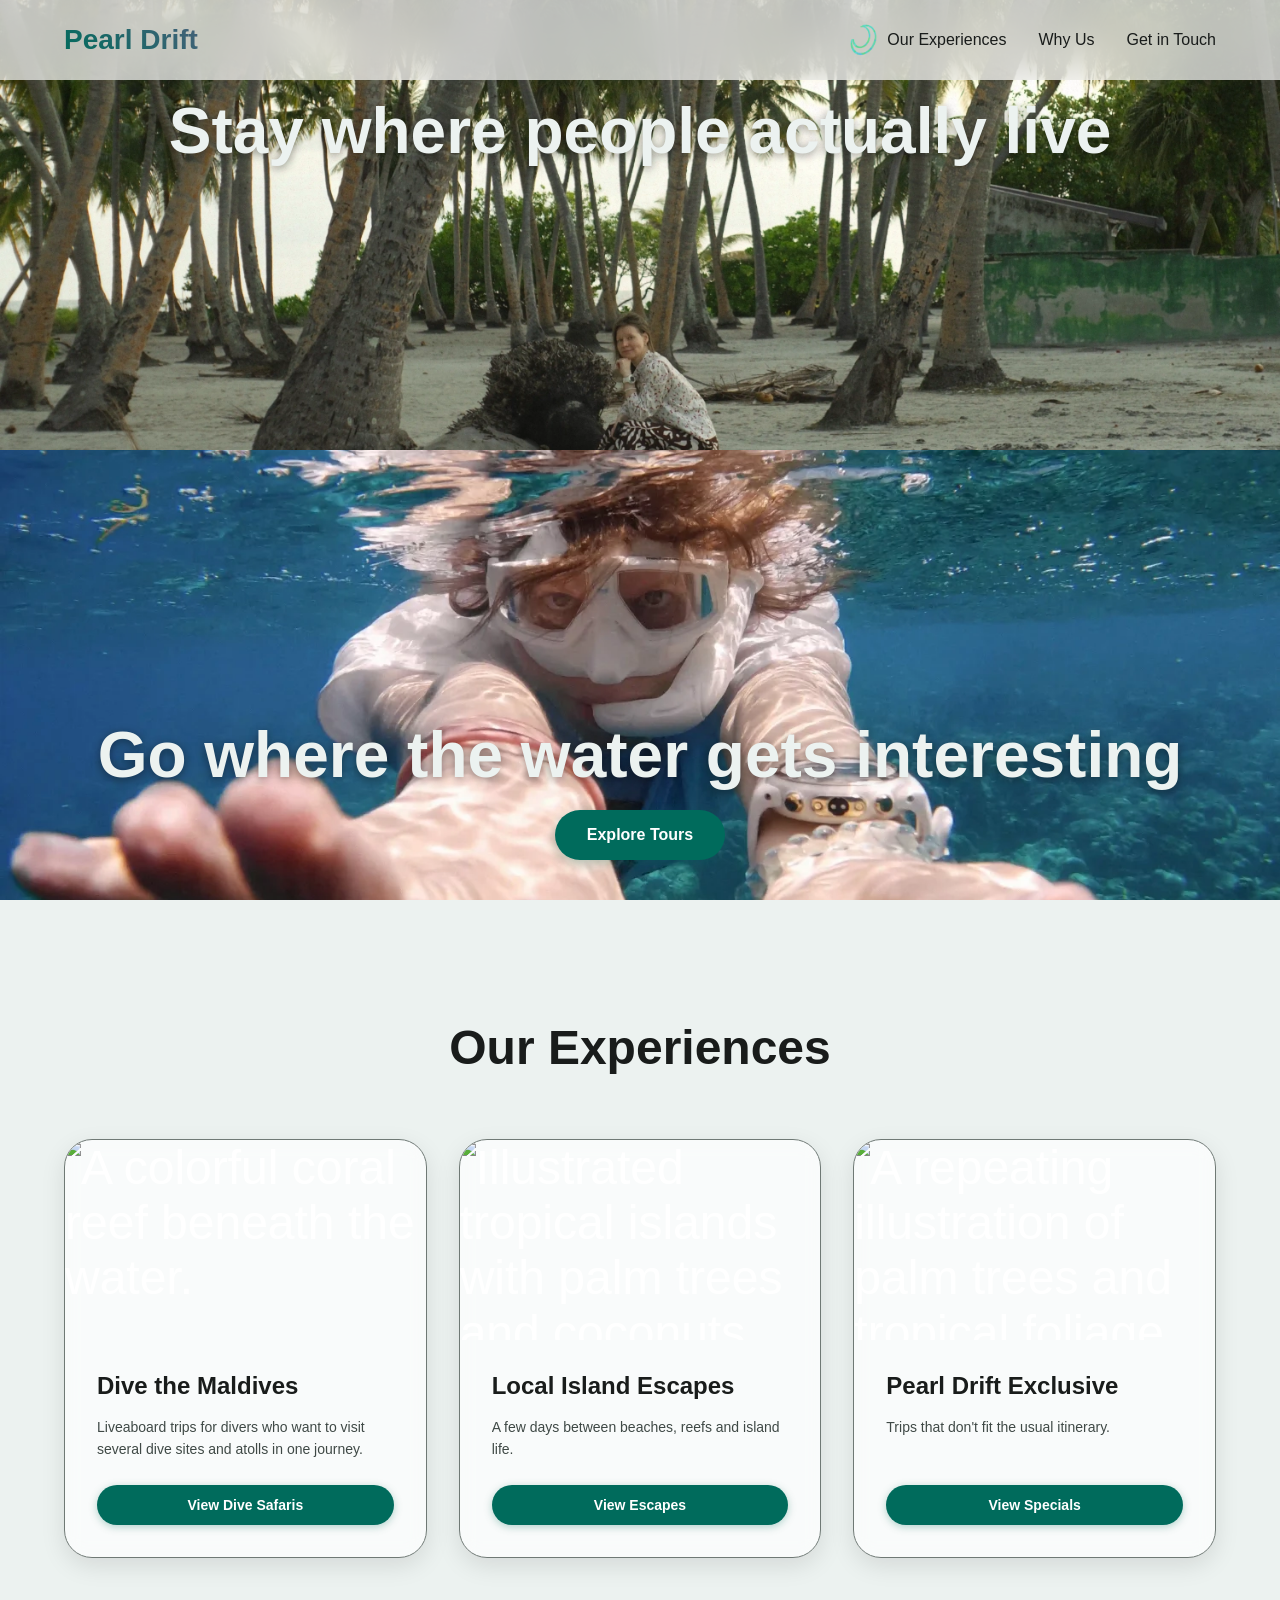
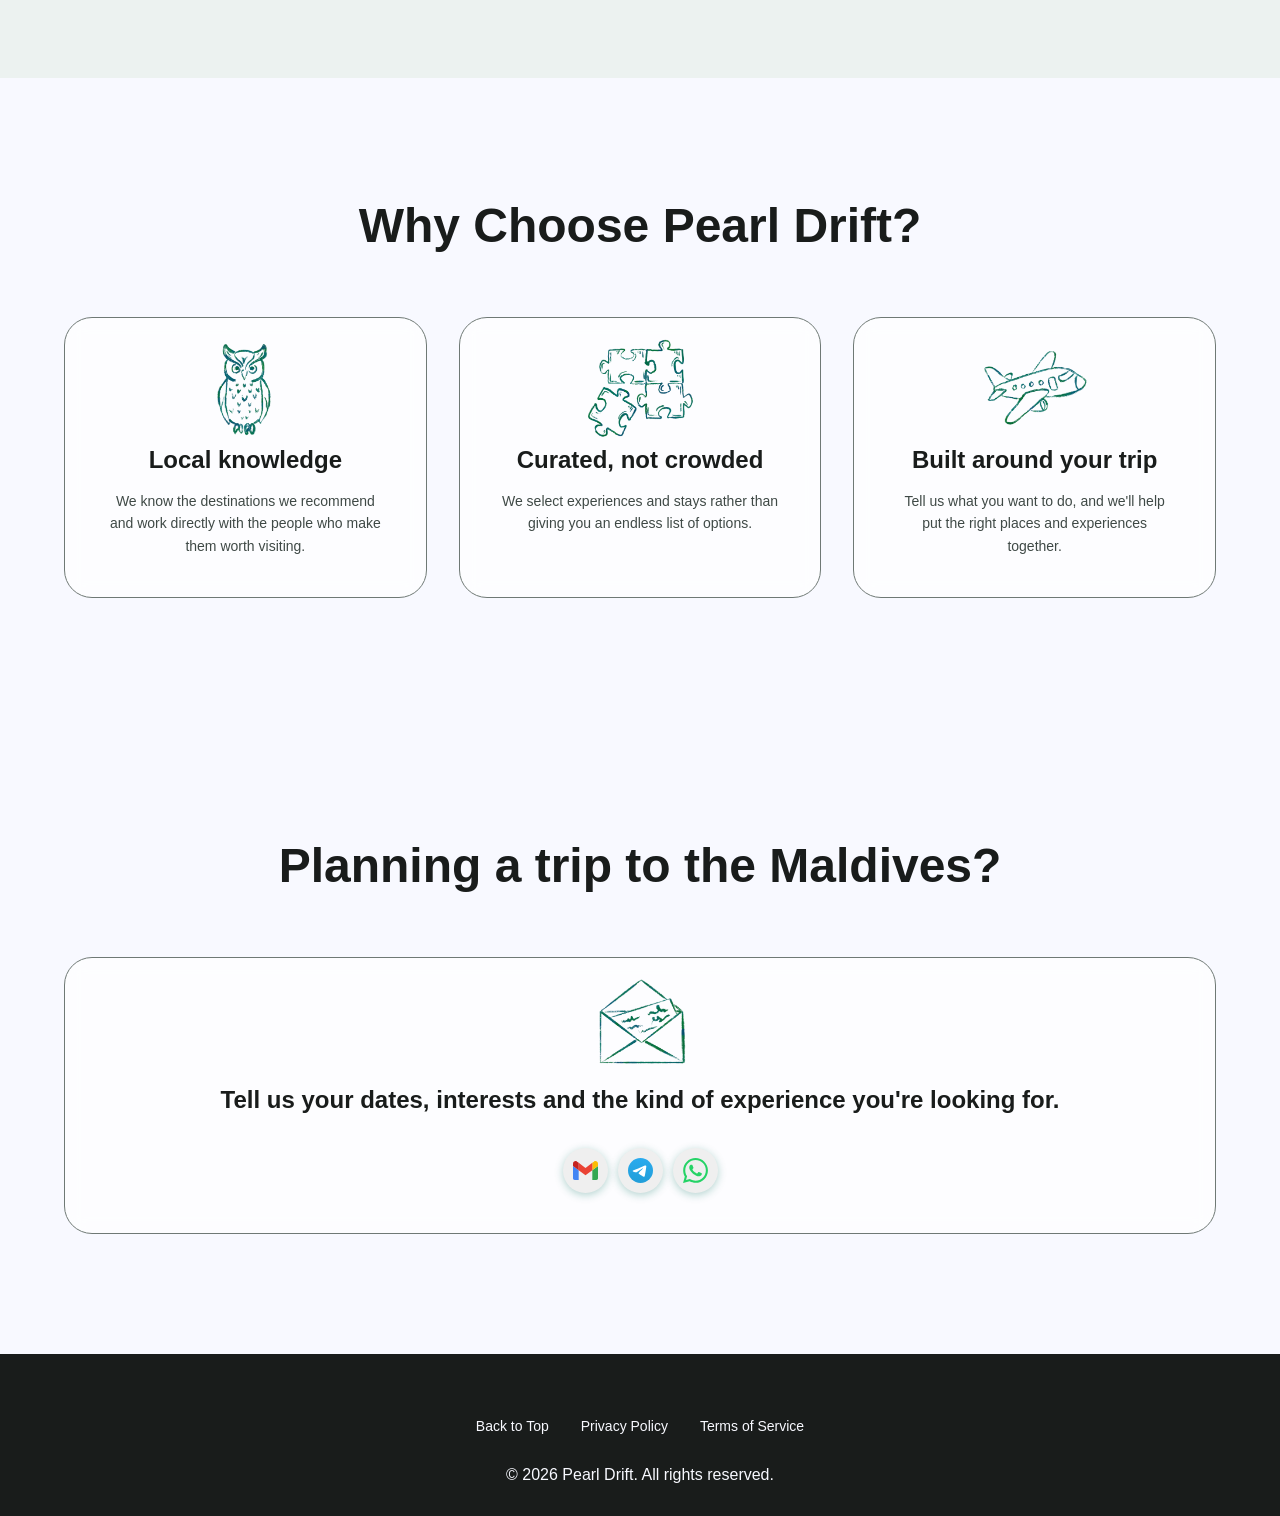
==== commit 16fdef1d: "Add files via upload" ====
--- a/index.html
+++ b/index.html
@@ -18,7 +18,7 @@
             overflow-x: hidden;
         }
 
-        
+        /* Light Theme Variables */
         :root {
             --primary: #006b5c;
             --primary-container: #7df8e5;
@@ -40,7 +40,7 @@
             --footer-text: #f8f9ff;
         }
 
-        
+        /* Dark Theme Variables */
         [data-theme="dark"] {
             --primary: #5ddcc6;
             --primary-container: #00513f;
@@ -67,7 +67,7 @@
             color: var(--on-surface);
         }
 
-        
+        /* Theme Toggle Switch */
         .theme-toggle {
             background: none;
             border: none;
@@ -90,7 +90,7 @@
             transform: scale(1.1);
         }
 
-        
+        /* Mobile Menu Button */
         .mobile-menu-toggle {
             display: none;
             background: none;
@@ -109,21 +109,21 @@
             background: var(--surface-variant);
         }
 
-        
+        /* Nav Controls Container */
         .nav-controls {
             display: flex;
             align-items: center;
             gap: 8px;
         }
 
-        
+        /* Left side container for logo and theme toggle */
         .nav-left {
             display: flex;
             align-items: center;
             gap: 16px;
         }
 
-        
+        /* Dynamic Header */
         header {
             position: fixed;
             top: 0;
@@ -200,7 +200,7 @@
             width: 100%;
         }
 
-        
+        /* Hero Section */
         .hero {
             min-height: 100vh;
             min-height: 100svh;
@@ -296,7 +296,7 @@
             line-height: 1.6;
         }
 
-        
+        /* Material 3 Button */
         .cta-button {
             background: var(--primary);
             color: var(--on-primary);
@@ -317,7 +317,7 @@
             box-shadow: 0 8px 24px rgba(0, 107, 92, 0.4);
         }
 
-        
+        /* Features Section */
         .features {
             padding: 120px 0;
             background: var(--surface);
@@ -382,7 +382,7 @@
             font-size: 14px;
         }
 
-        
+        /* Tours Section */
         .tours {
             padding: 120px 0;
             background: var(--surface-container);
@@ -510,7 +510,7 @@
             margin-top: auto;
         }
 
-        
+        /* Contact Section */
         .contact {
             padding: 120px 0;
             background: var(--surface);
@@ -576,7 +576,7 @@
             font-size: 14px;
         }
 
-        
+        /* Footer */
         footer {
             background: var(--footer-background);
             color: var(--footer-text);
@@ -609,7 +609,7 @@
             opacity: 0.7;
         }
 
-        
+        /* Animations */
         @keyframes fadeInUp {
             from {
                 opacity: 0;
@@ -621,7 +621,7 @@
             }
         }
 
-        
+        /* Mobile Responsive Design */
         @media (max-width: 768px) {
             .mobile-menu-toggle {
                 display: block;
@@ -643,13 +643,13 @@
                 right: -100%;
                 width: 80%;
                 max-width: 300px;
-                
+                /* keep menu within viewport height; account for header space */
                 height: calc(100vh);
-                
+                /* translucent fallback so panel shows even when blur isn't supported */
                 background: var(--card-background, rgba(255,255,255,0.75));
-                
+                /* ensure correct compositing for backdrop */
                 isolation: isolate;
-                
+                /* sit above other content */
                 z-index: 1500;
                 flex-direction: column;
                 justify-content: flex-start;
@@ -664,7 +664,8 @@
                 right: 0;
             }
 
-            
+            /* Enable backdrop-filter only when supported (use standard property to avoid
+               DevTools 'invalid property' noise for prefixed rules) */
             @supports (backdrop-filter: blur(20px)) {
                 .nav-links {
                     backdrop-filter: blur(20px);
@@ -735,7 +736,7 @@
             }
         }
 
-        
+        /* Tablet Responsive */
         @media (max-width: 1024px) and (min-width: 769px) {
             .features-grid,
             .tours-grid {
@@ -756,7 +757,7 @@
             }
         }
 
-        
+        /* Desktop: center the nav links */
         @media (min-width: 769px) {
             .hero {
                 justify-content: flex-start;
@@ -788,7 +789,7 @@
             }
         }
 
-        
+        /* Extra Small Mobile */
         @media (max-width: 480px) {
             .hero h1,
             .hero-second-line {
@@ -829,7 +830,7 @@
                 font-size: 24px;
             }
         }
-        
+        /* Social buttons in popup cards*/
         .social-button {
             color: var(--on-primary);
             border: none;
@@ -862,7 +863,7 @@
            width: 100%;
         }
 
-        
+        /* Buttons container */
     .modal-buttons {
     display: flex;
     gap: 10px;
@@ -870,12 +871,12 @@
     flex-wrap: wrap;
     }
 
-    
+    /* Footer section */
     .modal-footer {
     margin-top: 18px;
     }
 
-    
+    /* Close button */
     .close-btn {
     width: 100%;
     }
@@ -906,11 +907,11 @@
     <section class="hero" id="home">
         <div class="hero-content">
             <div class="hero-top-panel">
-                <img class="hero-panel-image" data-light-src="images/hero/heroL3.webp" data-dark-src="images/hero/heroD3.webp" src="images/hero/heroL3.webp" alt="A sandy island beach shaded by palm trees.">
+                <img class="hero-panel-image" data-light-src="images/hero/heroL3s.webp" data-dark-src="images/hero/heroD3s.webp" src="images/hero/heroL3s.webp" alt="A sandy island beach shaded by palm trees.">
                 <h1>Stay where people actually live</h1>
             </div>
             <div class="hero-bottom-panel">
-                <img class="hero-panel-image" data-light-src="images/hero/heroL.webp" data-dark-src="images/hero/heroD.webp" src="images/hero/heroL.webp" alt="A diver swimming through clear tropical water.">
+                <img class="hero-panel-image" data-light-src="images/hero/heroLs.webp" data-dark-src="images/hero/heroDs.webp" src="images/hero/heroLs.webp" alt="A diver swimming through clear tropical water.">
                 <span class="hero-second-line">Go where the water gets interesting </span>
                 <button class="cta-button" onclick="scrollToSection('tours')">Explore Tours</button>
             </div>
@@ -924,7 +925,7 @@
             <h2>Our Experiences</h2>
             <div class="tours-grid">
                 <div class="tour-card">
-                    <div class="tour-image"><img class="tour-background" data-light-src="images/back/cor/corL.webp" data-dark-src="images/back/cor/corD.webp" src="images/back/cor/corL.webp" alt="A colorful coral reef beneath the water."></div>
+                    <div class="tour-image"><img class="tour-background" data-light-src="images/tcard/cor/corL.webp" data-dark-src="images/tcard/cor/corD.webp" src="images/tcard/cor/corL.webp" alt="A colorful coral reef beneath the water."></div>
                     <div class="tour-content">
                         <h3> Dive the Maldives </h3>
                         <p>Liveaboard trips for divers who want to visit several dive sites and atolls in one journey.</p>
@@ -933,7 +934,7 @@
                 </div>
                 <div class="tour-card">
                     <div class="tour-image">
-                        <img class="tour-background" data-light-src="images/back/pal/palL.webp" data-dark-src="images/back/pal/palD.webp" src="images/back/pal/palL.webp" alt="Illustrated tropical islands with palm trees and coconuts.">
+                        <img class="tour-background" data-light-src="images/tcard/pal/palL.webp" data-dark-src="images/tcard/pal/palD.webp" src="images/tcard/pal/palL.webp" alt="Illustrated tropical islands with palm trees and coconuts.">
                     </div>
                     <div class="tour-content">
                         <h3>Local Island Escapes</h3>
@@ -943,7 +944,7 @@
                     </div>
                 <div class="tour-card">
                     <div class="tour-image">
-                        <img class="tour-background" data-light-src="images/back/spe/specL.webp" data-dark-src="images/back/spe/specD.webp" src="images/back/spe/specL.webp" alt="A repeating illustration of palm trees and tropical foliage.">
+                        <img class="tour-background" data-light-src="images/tcard/spe/specL.webp" data-dark-src="images/tcard/spe/specD.webp" src="images/tcard/spe/specL.webp" alt="A repeating illustration of palm trees and tropical foliage.">
                     </div>
                     <div class="tour-content">
                         <h3>Pearl Drift Exclusive </h3>
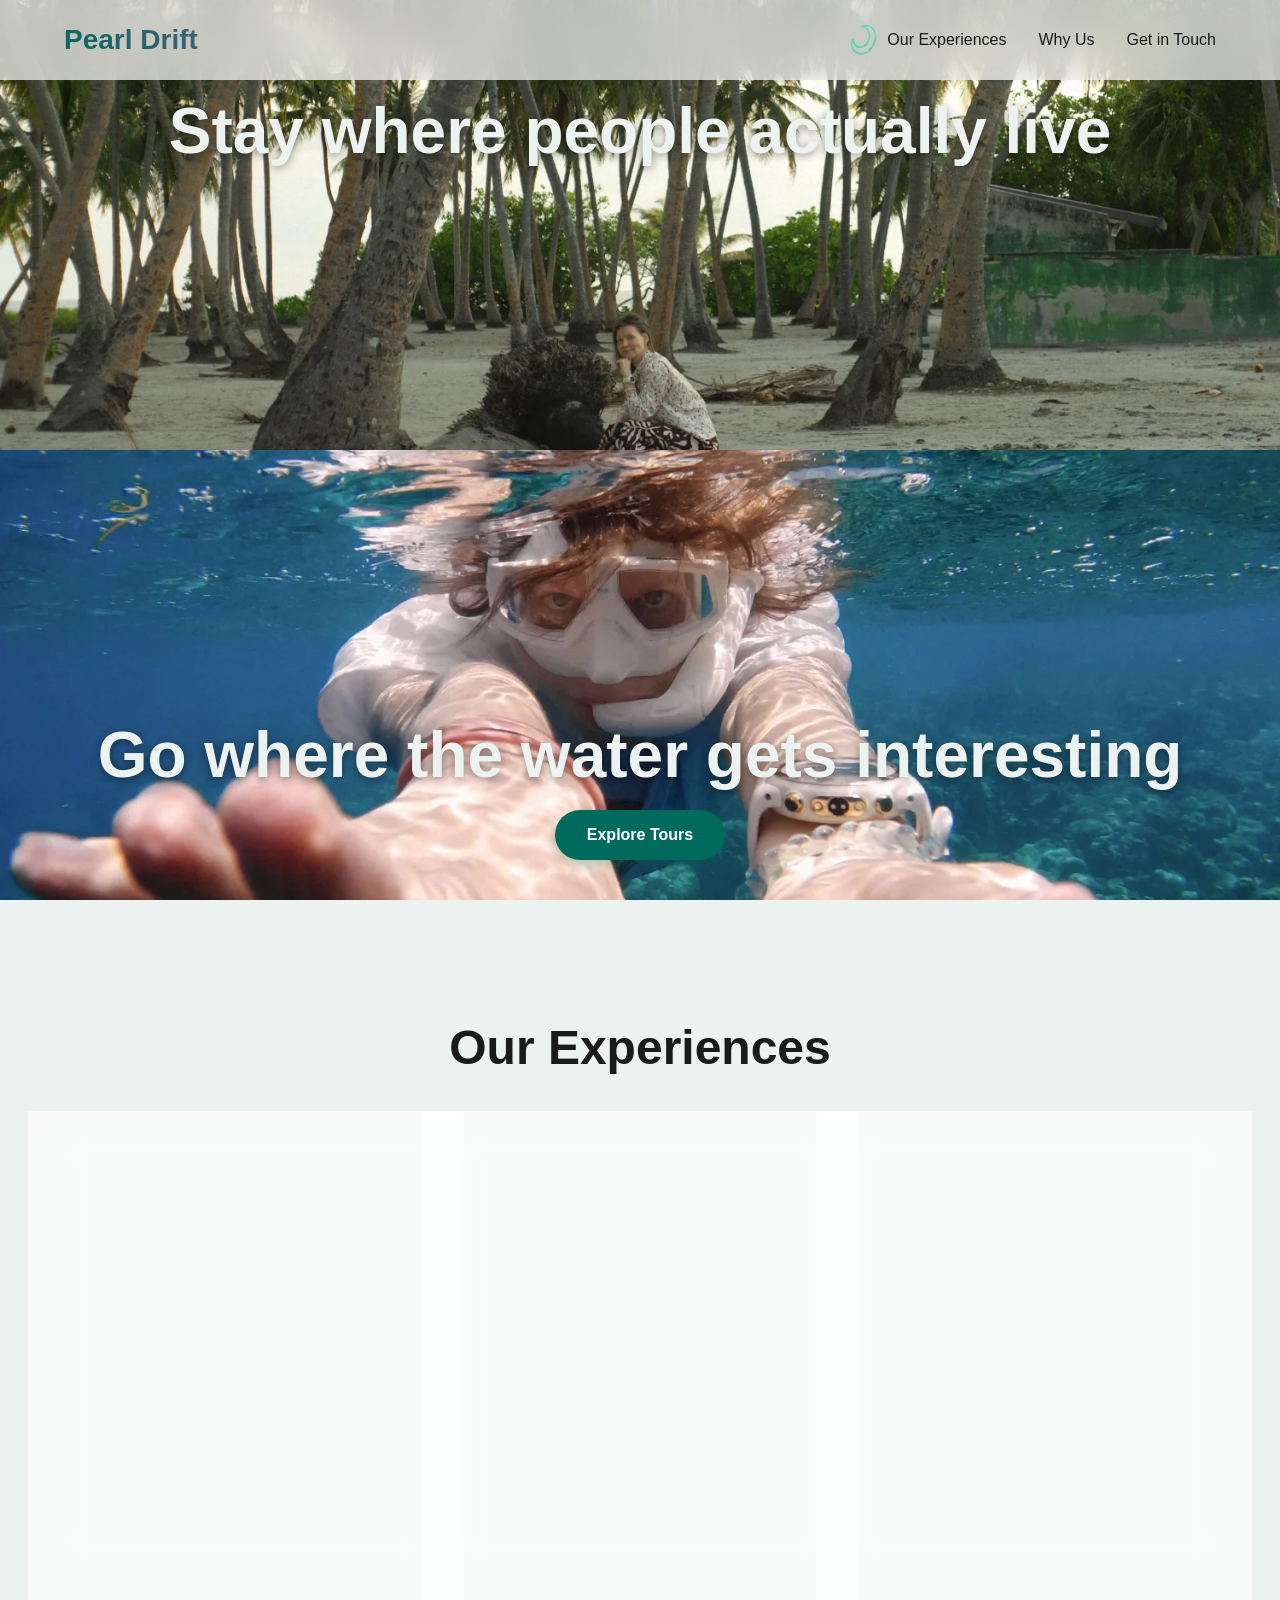
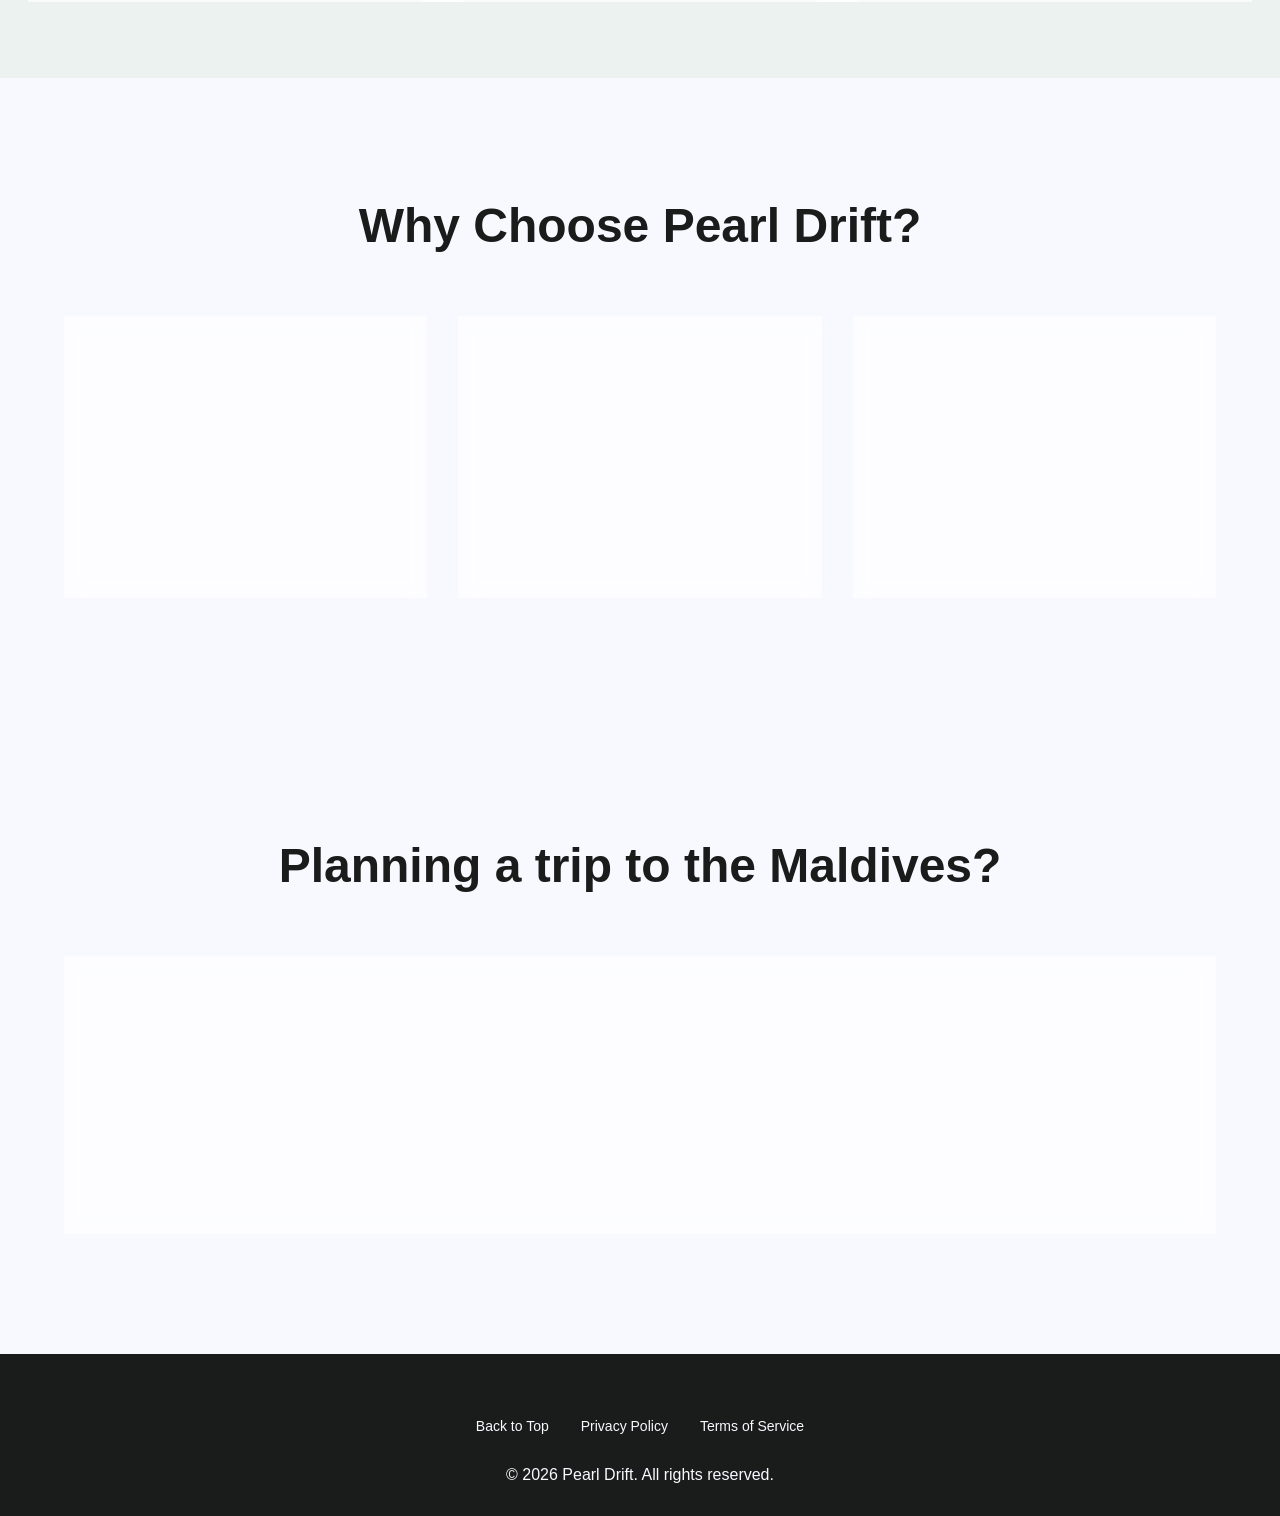
==== commit 5c26b7cd: "Add files via upload" ====
--- a/index.html
+++ b/index.html
@@ -5,6 +5,7 @@
     <meta name="viewport" content="width=device-width, initial-scale=1.0">
     <title>Pearl Drift Tours</title>
     <link rel="icon" type="image/svg+xml" href="images/favi.svg">
+    <link rel="stylesheet" href="css/theme-scrollbars.css">
     <style>
         * {
             margin: 0;
--- a/css/theme-scrollbars.css
+++ b/css/theme-scrollbars.css
@@ -0,0 +1,35 @@
+:root {
+    color-scheme: light;
+    scrollbar-color: var(--primary) var(--surface);
+    scrollbar-width: thin;
+}
+
+[data-theme="dark"] {
+    color-scheme: dark;
+    scrollbar-color: var(--primary) var(--surface);
+}
+
+*::-webkit-scrollbar {
+    width: 12px;
+    height: 12px;
+}
+
+*::-webkit-scrollbar-track {
+    background: var(--surface);
+    border-radius: 999px;
+}
+
+*::-webkit-scrollbar-thumb {
+    min-height: 36px;
+    background: var(--primary);
+    border: 3px solid var(--surface);
+    border-radius: 999px;
+}
+
+*::-webkit-scrollbar-thumb:hover {
+    background: var(--on-surface-variant);
+}
+
+*::-webkit-scrollbar-corner {
+    background: var(--surface);
+}
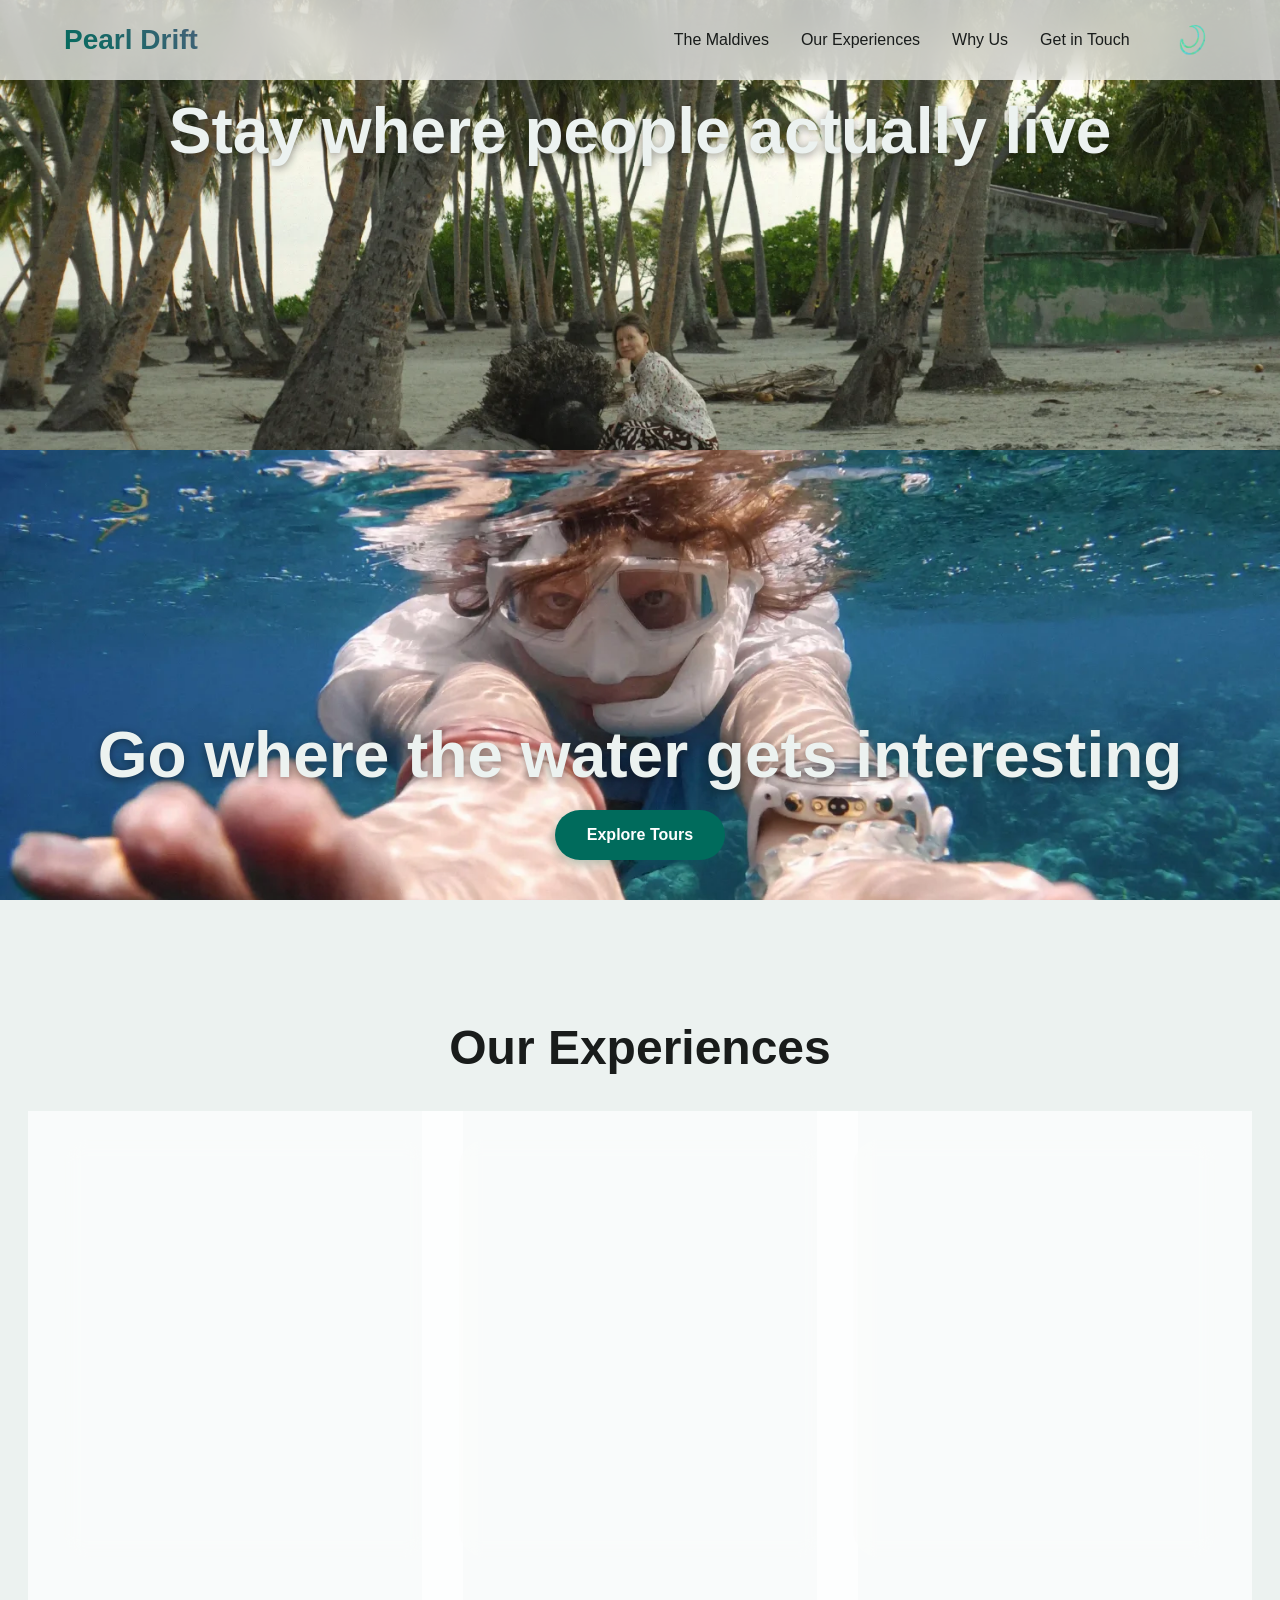
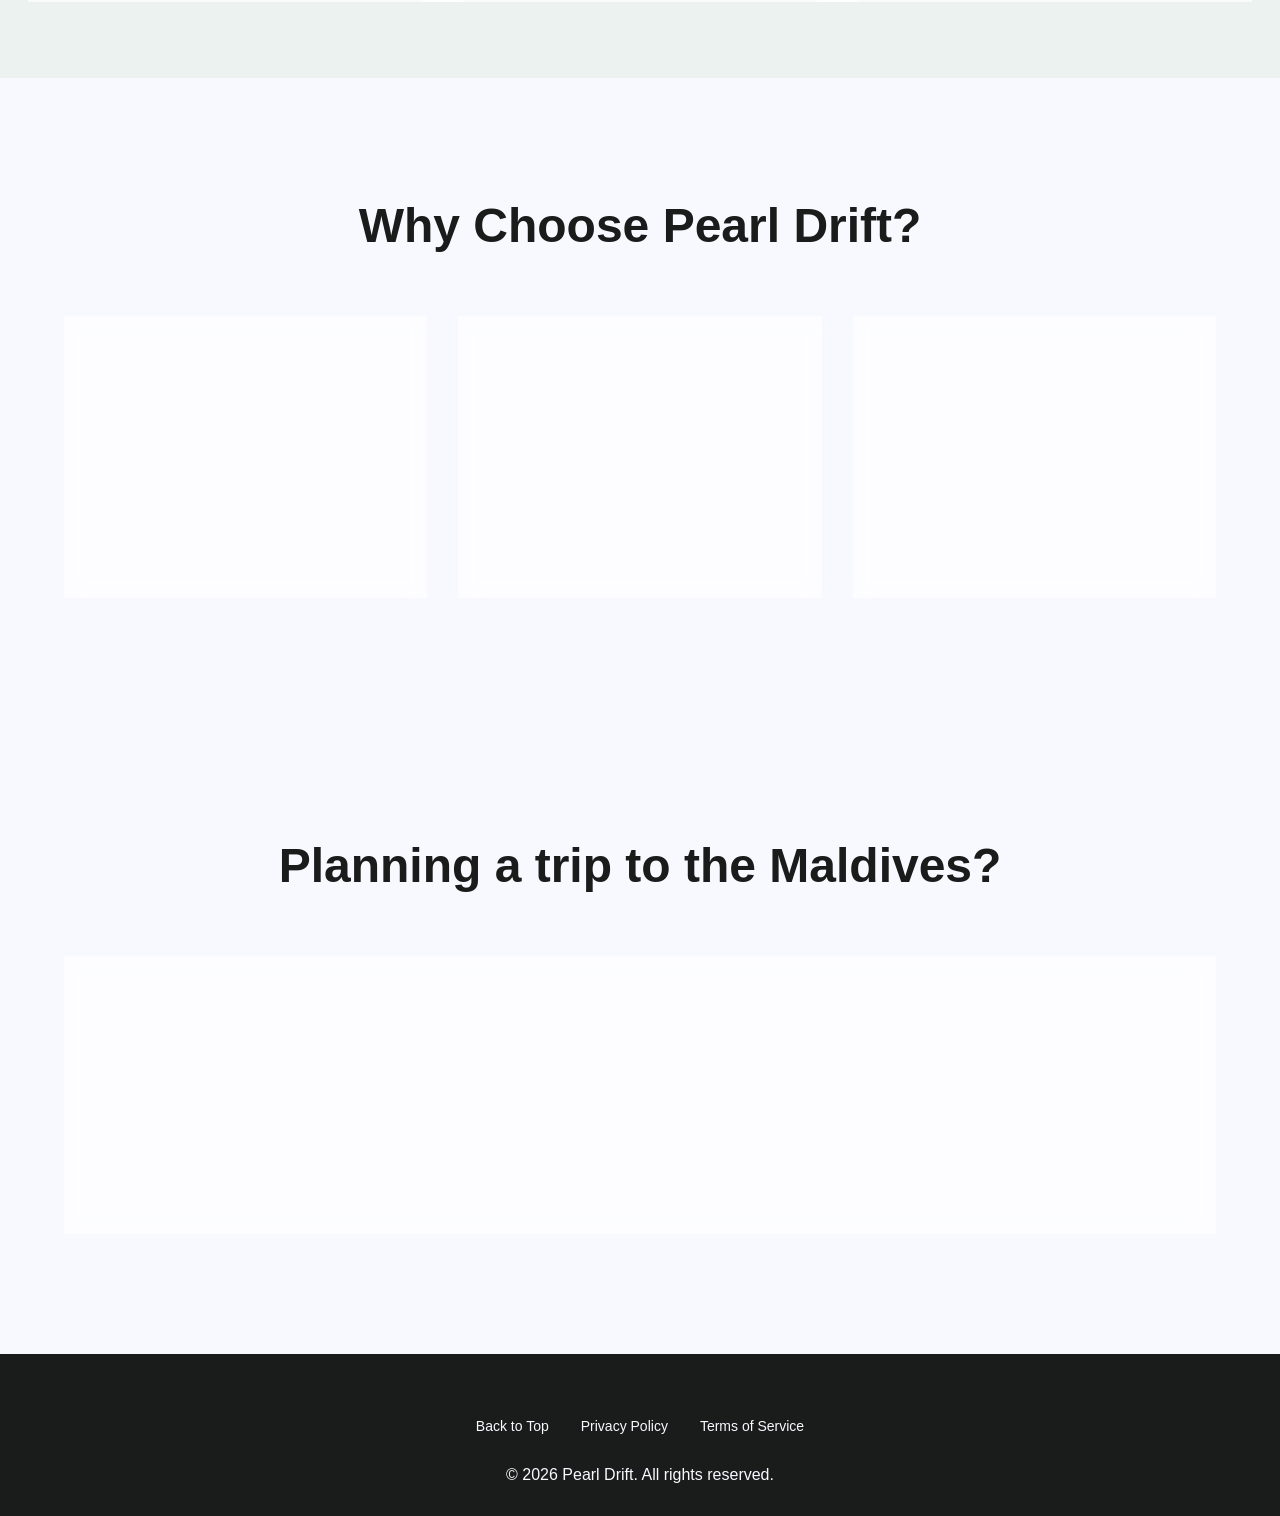
==== commit 62b8c24d: "Add files via upload" ====
--- a/index.html
+++ b/index.html
@@ -351,7 +351,10 @@
             padding: 40px;
             text-align: center;
             transition: all 0.3s cubic-bezier(0.4, 0, 0.2, 1);
-            border: 1px solid var(--outline);
+            border: 0.5px solid var(--outline);
+            display: flex;
+            flex-direction: column;
+            height: 100%;
         }
 
         .feature-card:hover {
@@ -373,7 +376,7 @@
         .feature-card h3 {
             font-size: clamp(20px, 4vw, 24px);
             font-weight: 600;
-            margin-bottom: 16px;
+            margin: 0 0 16px;
             color: var(--on-surface);
         }
 
@@ -381,6 +384,7 @@
             color: var(--on-surface-variant);
             line-height: 1.6;
             font-size: 14px;
+            margin: 0;
         }
 
         /* Tours Section */
@@ -416,7 +420,7 @@
             transition: all 0.3s cubic-bezier(0.4, 2, 0.2, 1);
             box-shadow: 0 8px 24px rgba(0, 0, 0, 0.1);
             backdrop-filter: blur(10px);
-            border: 1px solid var(--outline);
+            border: 0.5px solid var(--outline);
             display: flex;
             flex-direction: column;
             height: 100%;
@@ -458,6 +462,7 @@
             flex-direction: column;
             padding: 32px;
             height: auto;
+            text-align: center;
         }
 
         .tour-content h3 {
@@ -465,6 +470,7 @@
             font-weight: 600;
             margin-bottom: 16px;
             color: var(--on-surface);
+            text-align: center;
         }
 
         .tour-content p {
@@ -772,14 +778,19 @@
             nav {
                 display: grid;
                 grid-template-columns: auto 1fr auto;
+                column-gap: clamp(24px, 3vw, 48px);
                 align-items: center;
             }
 
             .nav-links {
+                grid-row: 1;
+                grid-column: 2;
                 justify-self: center;
             }
 
             .nav-controls {
+                grid-row: 1;
+                grid-column: 3;
                 justify-self: end;
             }
 
@@ -898,6 +909,7 @@
                 </button>
             </div>
             <ul class="nav-links" id="nav-links">
+                <li><a href="mald.html" onclick="closeMobileMenu()">The Maldives</a></li>
                 <li><a href="#tours" onclick="closeMobileMenu()">Our Experiences</a></li>
                 <li><a href="#about" onclick="closeMobileMenu()">Why Us</a></li>
                 <li><a href="#contactUs" onclick="closeMobileMenu()">Get in Touch</a></li>
@@ -925,6 +937,16 @@
         <div class="tours-container">
             <h2>Our Experiences</h2>
             <div class="tours-grid">
+                <div class="tour-card">
+                    <div class="tour-image">
+                        <img class="tour-background" data-light-src="images/tcard/spe/specL.webp" data-dark-src="images/tcard/spe/specD.webp" src="images/tcard/spe/specL.webp" alt="A repeating illustration of palm trees and tropical foliage.">
+                    </div>
+                    <div class="tour-content">
+                        <h3>Pearl Drift Exclusive </h3>
+                        <p>Trips that don't fit the usual itinerary.</p>
+                        <button class="learn-more-button" onclick="window.location.href='spec.html'">View Specials</button>
+                    </div>
+                </div>
                 <div class="tour-card">
                     <div class="tour-image"><img class="tour-background" data-light-src="images/tcard/cor/corL.webp" data-dark-src="images/tcard/cor/corD.webp" src="images/tcard/cor/corL.webp" alt="A colorful coral reef beneath the water."></div>
                     <div class="tour-content">
@@ -943,16 +965,6 @@
                         <button class="learn-more-button" onclick="window.location.href='local.html'">View Escapes</button>
                     </div>
                     </div>
-                <div class="tour-card">
-                    <div class="tour-image">
-                        <img class="tour-background" data-light-src="images/tcard/spe/specL.webp" data-dark-src="images/tcard/spe/specD.webp" src="images/tcard/spe/specL.webp" alt="A repeating illustration of palm trees and tropical foliage.">
-                    </div>
-                    <div class="tour-content">
-                        <h3>Pearl Drift Exclusive </h3>
-                        <p>Trips that don't fit the usual itinerary.</p>
-                        <button class="learn-more-button" onclick="window.location.href='spec.html'">View Specials</button>
-                    </div>
-                </div>
             </div>
         </div>
     </section>
@@ -1151,9 +1163,19 @@
         // Add click interactions for navigation
         document.querySelectorAll('.nav-links a').forEach(link => {
             link.addEventListener('click', (e) => {
+                const targetUrl = new URL(link.href);
+                if (targetUrl.origin !== window.location.origin ||
+                    targetUrl.pathname !== window.location.pathname ||
+                    !targetUrl.hash) {
+                    return;
+                }
+
+                const targetId = decodeURIComponent(targetUrl.hash.slice(1));
+                const target = document.getElementById(targetId);
+                if (!target) return;
+
                 e.preventDefault();
-                const targetId = link.getAttribute('href').substring(1);
-                scrollToSection(targetId);
+                target.scrollIntoView({ behavior: 'smooth' });
             });
         });
 
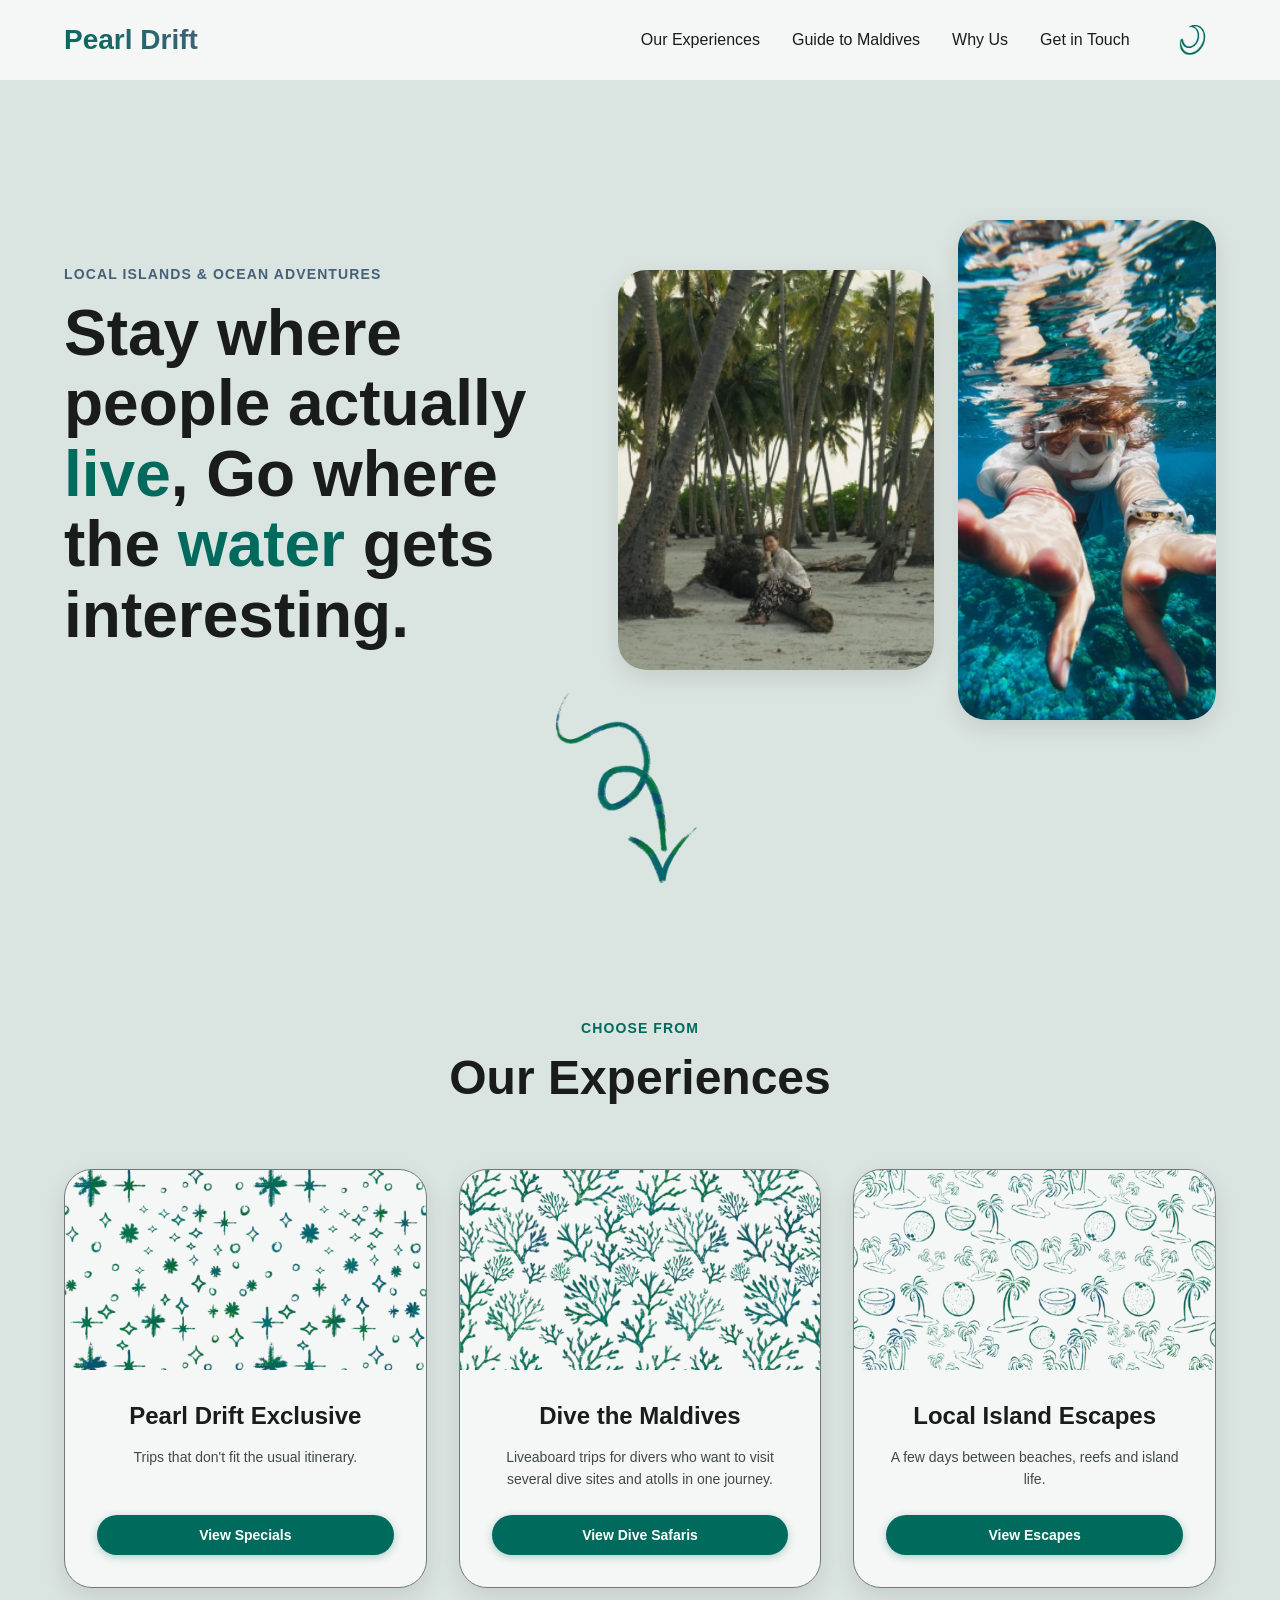
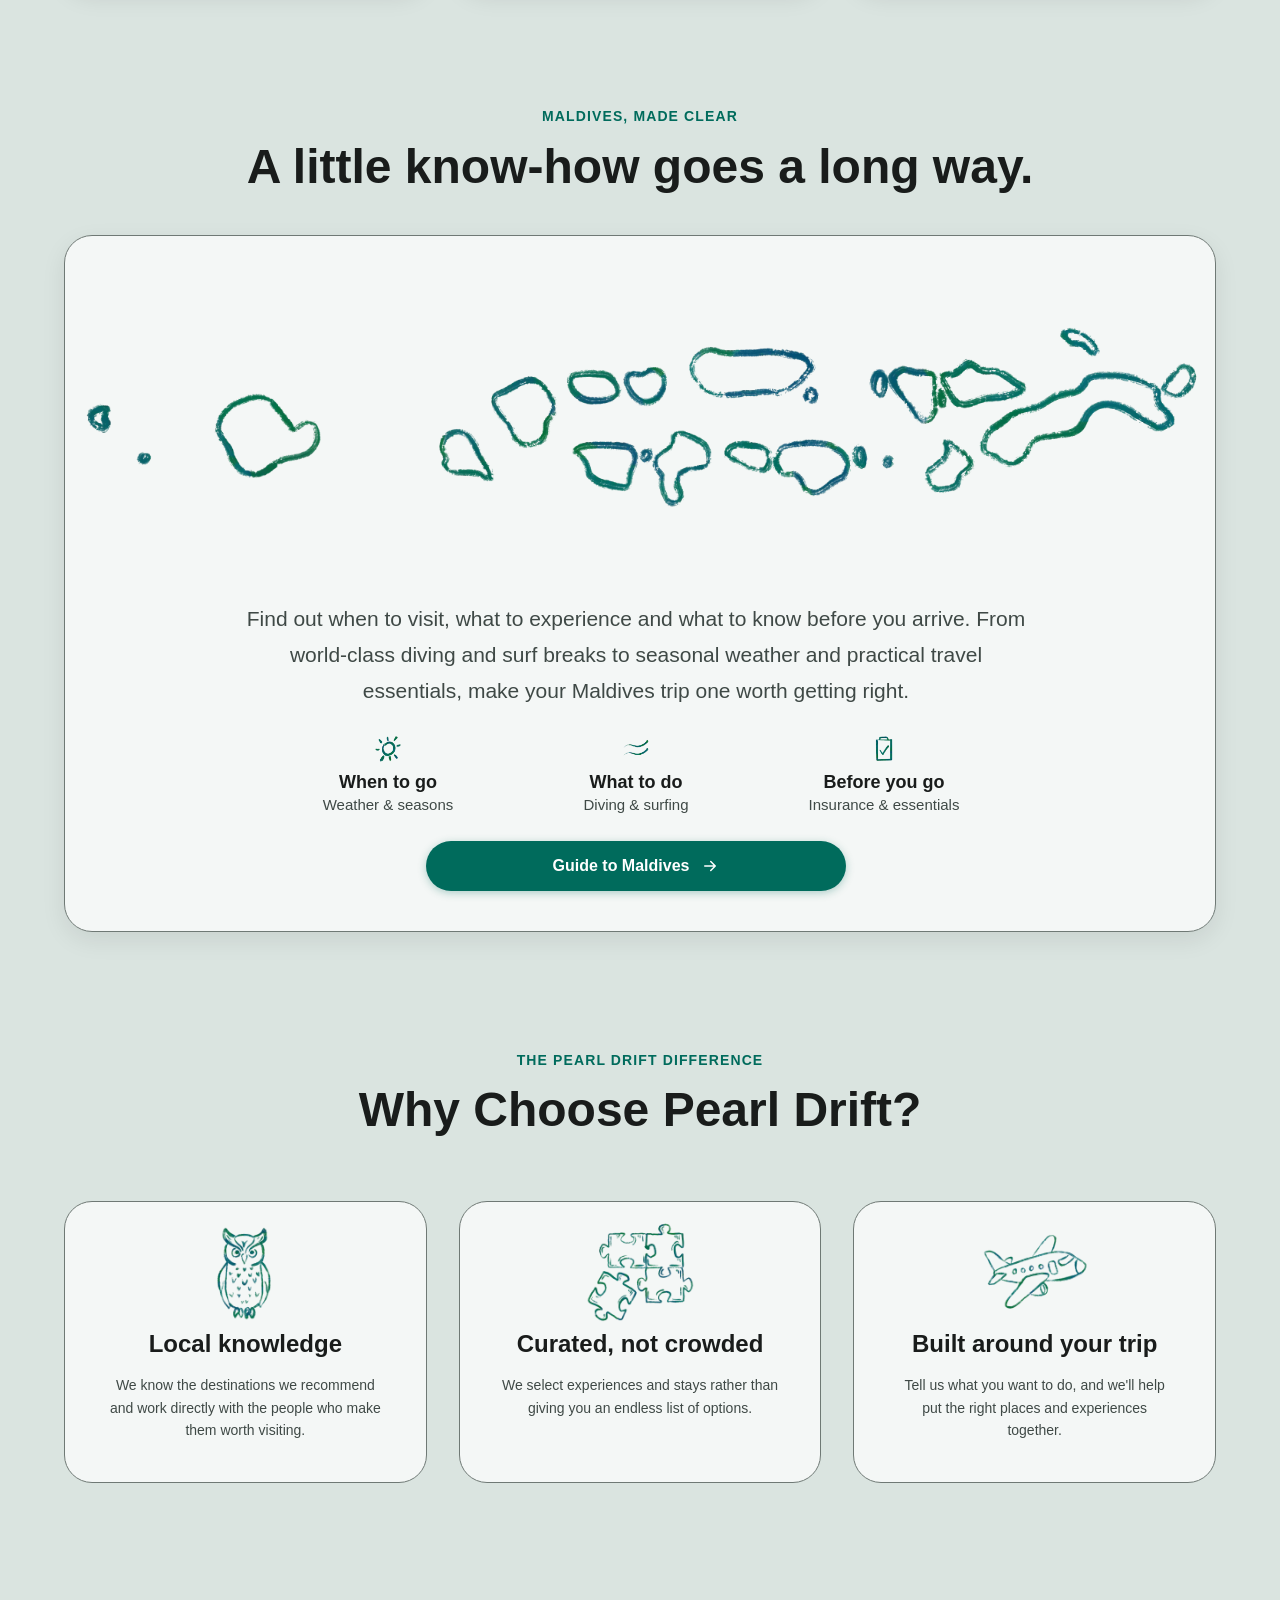
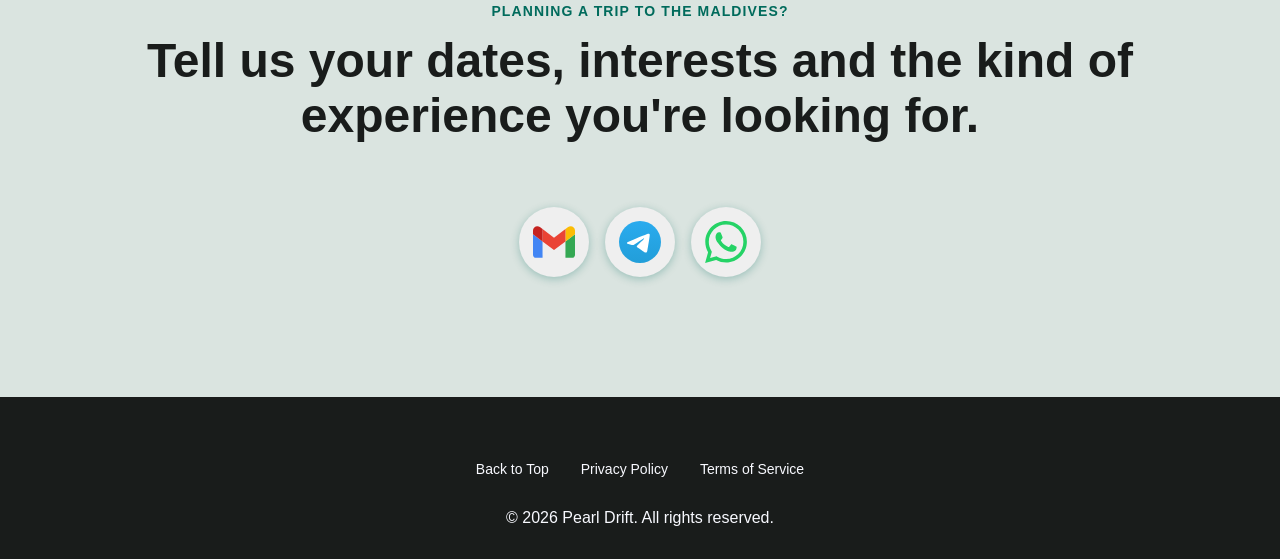
==== commit e6a6b5b2: "Add files via upload" ====
--- a/index.html
+++ b/index.html
@@ -34,9 +34,8 @@
             --on-primary: #ffffff;
             --on-surface: #191c1b;
             --on-surface-variant: #3f4946;
-            --background: linear-gradient(135deg, #f8f9ff 0%, #e3f2fd 100%);
+            --background: #dae4e0;
             --card-background: rgba(255, 255, 255, 0.7);
-            --hero-background: linear-gradient(135deg, #f8f9ff 0%, #e3f2fd 100%);
             --footer-background: #191c1b;
             --footer-text: #f8f9ff;
         }
@@ -56,15 +55,19 @@
             --on-primary: #003831;
             --on-surface: #e0e3e1;
             --on-surface-variant: #bfc9c5;
-            --background: linear-gradient(135deg, #0f1513 0%, #1a1f1c 100%);
+            --background: #1a201e;
             --card-background: rgba(26, 32, 30, 0.8);
-            --hero-background: linear-gradient(135deg, #0f1513 0%, #1a1f1c 100%);
             --footer-background: #0a0e0c;
             --footer-text: #e0e3e1;
         }
 
+        html {
+            min-height: 100%;
+            background: var(--background) fixed no-repeat;
+        }
+
         body {
-            background: var(--background);
+            background: transparent;
             color: var(--on-surface);
         }
 
@@ -203,125 +206,184 @@
 
         /* Hero Section */
         .hero {
+            width: min(100%, 1200px);
             min-height: 100vh;
             min-height: 100svh;
-            height: 100vh;
-            height: 100svh;
-            display: flex;
+            position: relative;
+            margin: 0 auto;
+            padding: 112px 24px 64px;
+            display: grid;
+            grid-template-columns: 1fr;
             align-items: center;
-            justify-content: center;
-            position: relative;
+            gap: 48px;
+        }
+
+        .hero-content {
+            max-width: 560px;
+            margin: 0 auto;
+            text-align: center;
+        }
+
+        .hero .hero-kicker {
+            margin-bottom: 16px;
+            color: var(--tertiary);
+            font-size: 14px;
+            font-weight: 600;
+            letter-spacing: 0.08em;
+            text-transform: uppercase;
+            text-align: inherit;
+        }
+
+        .hero h1 {
+            margin-bottom: 24px;
+            color: var(--on-surface);
+            font-size: clamp(40px, 5vw, 64px);
+            font-weight: 800;
+            line-height: 1.1;
+        }
+
+        .hero h1 em {
+            color: var(--primary);
+            font-style: normal;
+        }
+
+        .hero-gallery {
+            display: grid;
+            grid-template-columns: 1fr;
+            gap: 24px;
+            width: 100%;
+        }
+
+        .hero-image-card {
+            height: clamp(220px, 45vw, 360px);
             overflow: hidden;
-            padding: 0;
-            background: var(--hero-background);
-        }
-
-        .hero-panel-image {
-            position: absolute;
-            inset: 0;
+            border-radius: 28px;
+            background: var(--card-background);
+            box-shadow: 0 8px 24px rgba(0, 0, 0, 0.1);
+            backdrop-filter: blur(10px);
+        }
+
+        .hero-image-card img {
+            display: block;
             width: 100%;
             height: 100%;
             object-fit: cover;
-            object-position: center;
+        }
+
+        .hero-scroll {
+            position: absolute;
             z-index: 1;
+            right: 0;
+            bottom: 12px;
+            left: 0;
+            display: flex;
+            justify-content: center;
+            width: 208px;
+            height: 208px;
+            margin: 0 auto;
+            border-radius: 50%;
+        }
+
+        .hero-scroll img {
             display: block;
-        }
-
-        @media (min-width: 1200px) {
-            .hero-top-panel .hero-panel-image {
-                object-position: center 60%;
-            }
-        }
-
-        .hero-content {
             width: 100%;
             height: 100%;
-            padding: 0;
-            text-align: center;
-            z-index: 2;
-            display: grid;
-            grid-template-rows: 1fr 1fr;
-        }
-
-        .hero h1 {
-            font-size: clamp(40px, 5vw, 64px);
-            font-weight: 800;
-            color: #ecf2f0;
-            text-shadow: 0 2px 10px rgba(0, 0, 0, 0.42);
-            line-height: 1.1;
-        }
-
-        .hero-top-panel,
-        .hero-bottom-panel {
-            position: relative;
-            overflow: hidden;
-            display: flex;
-            flex-direction: column;
-            align-items: center;
-        }
-
-        .hero-top-panel {
-            justify-content: flex-start;
-            padding: 96px 24px 0;
-        }
-
-        .hero-top-panel h1,
-        .hero-second-line,
-        .hero-bottom-panel .cta-button {
-            position: relative;
-            z-index: 1;
-        }
-
-        .hero-bottom-panel {
-            justify-content: flex-end;
-            gap: 20px;
-            padding: 0 24px 40px;
-        }
-
-        .hero-second-line {
-            color: #ecf2f0;
-            font-size: clamp(40px, 5vw, 64px);
-            font-weight: 800;
-            line-height: 1.1;
-            text-shadow: 0 2px 10px rgba(0, 0, 0, 0.42);
-        }
-
-        .hero p {
-            font-size: clamp(16px, 4vw, 20px);
-            margin-bottom: 48px;
-            color: var(--on-surface-variant);
-            animation: fadeInUp 1s ease-out 0.3s both;
-            max-width: 600px;
-            margin-left: auto;
-            margin-right: auto;
-            line-height: 1.6;
-        }
-
-        /* Material 3 Button */
-        .cta-button {
-            background: var(--primary);
-            color: var(--on-primary);
-            border: none;
-            padding: 16px 32px;
-            border-radius: 100px;
-            font-size: 16px;
-            font-weight: 600;
-            cursor: pointer;
-            transition: all 0.3s cubic-bezier(0.4, 0, 0.2, 1);
-            box-shadow: 0 4px 12px rgba(0, 107, 92, 0.3);
-            animation: fadeInUp 1s ease-out 0.6s both;
-            outline: none;
-        }
-
-        .cta-button:hover {
-            transform: translateY(-2px);
-            box-shadow: 0 8px 24px rgba(0, 107, 92, 0.4);
-        }
-
+            object-fit: contain;
+        }
+
+        .hero-scroll:focus-visible {
+            outline: 2px solid var(--primary);
+            outline-offset: 2px;
+        }
+
+        @media (min-width: 768px) {
+            .hero {
+                padding: 120px 40px 80px;
+            }
+
+            .hero-gallery {
+                grid-template-columns: 1.1fr 0.9fr;
+                align-items: center;
+                gap: 24px;
+            }
+
+            .hero-image-card-landscape {
+                height: 340px;
+            }
+
+            .hero-image-card-portrait {
+                height: 420px;
+            }
+        }
+
+        @media (min-width: 1100px) {
+            .hero {
+                grid-template-columns: 0.9fr 1.1fr;
+                gap: 64px;
+                padding-right: 24px;
+                padding-left: 24px;
+            }
+
+            .hero-content {
+                margin: 0;
+                text-align: left;
+            }
+
+            .hero-gallery {
+                gap: 24px;
+            }
+
+            .hero-image-card-landscape {
+                height: 400px;
+            }
+
+            .hero-image-card-portrait {
+                height: 500px;
+            }
+        }
+
+        @media (max-width: 600px) {
+            .hero {
+                min-height: auto;
+                grid-template-areas:
+                    "landscape"
+                    "content"
+                    "portrait"
+                    "scroll";
+                gap: 32px;
+                padding: 80px 20px 24px;
+            }
+
+            .hero-content {
+                grid-area: content;
+            }
+
+            .hero-gallery {
+                display: contents;
+            }
+
+            .hero-image-card-landscape {
+                grid-area: landscape;
+            }
+
+            .hero-image-card-portrait {
+                grid-area: portrait;
+            }
+
+            .hero-scroll {
+                position: static;
+                grid-area: scroll;
+                margin-top: -24px;
+            }
+
+            .hero-image-card {
+                border-radius: 20px;
+            }
+        }
         /* Features Section */
         .features {
-            padding: 120px 0;
-            background: var(--surface);
+            padding: 120px 0 0;
+            background: transparent;
         }
 
         .features-container {
@@ -342,6 +404,255 @@
             display: grid;
             grid-template-columns: repeat(auto-fit, minmax(280px, 1fr));
             gap: 32px;
+        }
+
+        .maldives-teaser {
+            padding: 120px 0 0;
+            background: transparent;
+        }
+
+        .maldives-teaser-heading {
+            max-width: 1152px;
+            margin: 0 auto 40px;
+            padding: 0 24px;
+            text-align: center;
+        }
+
+        .maldives-teaser-heading h2 {
+            color: var(--on-surface);
+            font-size: clamp(32px, 6vw, 48px);
+            font-weight: 700;
+            line-height: 1.2;
+            margin: 0;
+        }
+
+        .maldives-teaser-container {
+            width: calc(100% - 48px);
+            max-width: 1152px;
+            margin: 0 auto;
+            padding: 0;
+            background: var(--card-background);
+            backdrop-filter: blur(10px);
+            border-radius: 28px;
+            border: 0.5px solid var(--outline);
+            box-shadow: 0 8px 24px rgba(0, 0, 0, 0.08);
+            overflow: hidden;
+            transition: transform 0.3s cubic-bezier(0.4, 0, 0.2, 1), box-shadow 0.3s ease;
+        }
+
+        .maldives-teaser-container:hover {
+            transform: translateY(-8px);
+            box-shadow: 0 16px 40px rgba(0, 0, 0, 0.1);
+        }
+
+        .maldives-teaser-image-frame {
+            position: relative;
+            display: block;
+            width: 100%;
+            height: clamp(220px, 30vw, 360px);
+            overflow: hidden;
+            container-type: size;
+            border-radius: 28px 28px 0 0;
+        }
+
+        .maldives-teaser-image {
+            position: absolute;
+            top: 50%;
+            left: 50%;
+            width: 100cqh;
+            height: 100cqw;
+            max-width: none;
+            object-fit: cover;
+            transform: translate(-50%, -50%) rotate(90deg);
+        }
+
+        .maldives-teaser-content {
+            max-width: 1080px;
+            padding: 5px 40px 40px 32px;
+            margin: 0 auto;
+            text-align: center;
+        }
+
+        .section-kicker,
+        .maldives-teaser-kicker {
+            color: var(--primary);
+            font-size: 14px;
+            font-weight: 600;
+            letter-spacing: 0.08em;
+            margin-bottom: 14px;
+            text-transform: uppercase;
+        }
+
+        .section-kicker {
+            text-align: center;
+        }
+
+        .maldives-teaser-intro {
+            color: var(--on-surface-variant);
+            font-size: clamp(17px, 2vw, 21px);
+            line-height: 1.7;
+            margin: 0 auto 28px;
+            max-width: 780px;
+        }
+
+        .maldives-teaser-highlights {
+            display: grid;
+            grid-template-columns: repeat(3, minmax(0, 1fr));
+            gap: 24px;
+            max-width: 720px;
+            margin: 0 auto 28px;
+            justify-items: center;
+        }
+
+        .maldives-teaser-highlight {
+            color: var(--on-surface);
+            display: flex;
+            flex-direction: column;
+            align-items: center;
+            text-align: center;
+            width: 100%;
+            max-width: 220px;
+        }
+
+        .maldives-teaser-icon {
+            display: block;
+            width: 26px;
+            height: 26px;
+            margin: 0 auto 10px;
+            color: var(--tertiary);
+        }
+
+        .maldives-teaser-icon img {
+            display: block;
+            width: 100%;
+            height: 100%;
+            object-fit: contain;
+        }
+
+        .maldives-teaser-highlight strong,
+        .maldives-teaser-highlight span {
+            display: block;
+        }
+
+        .maldives-teaser-highlight strong {
+            font-size: 18px;
+            font-weight: 600;
+            margin-bottom: 3px;
+        }
+
+        .maldives-teaser-highlight span {
+            color: var(--on-surface-variant);
+            font-size: 15px;
+        }
+
+        .maldives-teaser-button {
+            display: flex;
+            align-items: center;
+            justify-content: center;
+            gap: 12px;
+            width: min(100%, 420px);
+            margin: 0 auto;
+            background: var(--primary);
+            color: var(--on-primary);
+            text-decoration: none;
+            padding: 16px 24px;
+            border-radius: 100px;
+            font-size: 16px;
+            font-weight: 600;
+            transition: transform 0.3s ease, box-shadow 0.3s ease, background 0.3s ease;
+            box-shadow: 0 2px 8px rgba(0, 107, 92, 0.3);
+        }
+
+        .maldives-teaser-button:hover {
+            transform: translateY(-2px);
+            box-shadow: 0 8px 24px rgba(0, 107, 92, 0.3);
+        }
+
+        .maldives-teaser-button svg {
+            width: 18px;
+            height: 18px;
+            fill: none;
+            stroke: currentColor;
+            stroke-linecap: round;
+            stroke-linejoin: round;
+            stroke-width: 2;
+        }
+
+        @media (max-width: 768px) {
+            .maldives-teaser {
+                padding-top: 80px;
+            }
+
+            .maldives-teaser-heading {
+                width: calc(100% - 40px);
+                margin-bottom: 32px;
+                padding: 0;
+            }
+
+            .maldives-teaser-container {
+                width: calc(100% - 40px);
+            }
+
+            .maldives-teaser-image-frame {
+                height: 220px;
+            }
+
+            .maldives-teaser-content {
+                padding: 32px 24px;
+            }
+        }
+
+        @media (max-width: 600px) {
+            .maldives-teaser-image-frame {
+                border-radius: 20px 20px 0 0;
+            }
+
+            .maldives-teaser-content {
+                padding: 24px 20px;
+            }
+
+            .maldives-teaser-heading {
+                margin-bottom: 24px;
+            }
+
+            .maldives-teaser-highlights {
+                grid-template-columns: 1fr;
+                gap: 16px;
+                max-width: 360px;
+                justify-items: stretch;
+            }
+
+            .maldives-teaser-highlight {
+                flex-direction: row;
+                align-items: center;
+                gap: 12px;
+                max-width: none;
+                text-align: left;
+            }
+
+            .maldives-teaser-icon {
+                flex: 0 0 26px;
+                margin: 0;
+            }
+
+            .maldives-teaser-highlight strong {
+                font-size: 16px;
+            }
+
+            .maldives-teaser-highlight span {
+                font-size: 13px;
+            }
+        }
+
+        @media (max-width: 1024px) and (min-width: 769px) {
+            .maldives-teaser-container {
+                width: calc(100% - 80px);
+                max-width: 1120px;
+            }
+
+            .maldives-teaser-content {
+                padding: 32px 32px 28px;
+            }
         }
 
         .feature-card {
@@ -389,8 +700,8 @@
 
         /* Tours Section */
         .tours {
-            padding: 120px 0;
-            background: var(--surface-container);
+            padding: 120px 0 0;
+            background: transparent;
         }
 
         .tours-container {
@@ -446,7 +757,7 @@
             position: absolute;
             inset: 0;
             width: 100%;
-            height: 100%;
+            /* height: 100%; */
             object-fit: cover;
             z-index: 0;
         }
@@ -519,8 +830,8 @@
 
         /* Contact Section */
         .contact {
-            padding: 120px 0;
-            background: var(--surface);
+            padding: 120px 0 120px;
+            background: transparent;
         }
 
         .contact-container {
@@ -544,18 +855,9 @@
         }
 
         .contact-card {
-            background: var(--card-background);
-            backdrop-filter: blur(10px);
-            border-radius: 28px;
-            padding: 40px;
+            background: transparent;
+            padding: 0;
             text-align: center;
-            transition: all 0.3s cubic-bezier(0.4, 0, 0.2, 1);
-            border: 1px solid var(--outline);
-        }
-
-        .contact-card:hover {
-            transform: translateY(-8px);
-            box-shadow: 0 16px 40px rgba(0, 0, 0, 0.1);
         }
 
         .contact-icon {
@@ -628,7 +930,6 @@
             }
         }
 
-        /* Mobile Responsive Design */
         @media (max-width: 768px) {
             .mobile-menu-toggle {
                 display: block;
@@ -650,20 +951,15 @@
                 right: -100%;
                 width: 80%;
                 max-width: 300px;
-                /* keep menu within viewport height; account for header space */
                 height: calc(100vh);
-                /* translucent fallback so panel shows even when blur isn't supported */
                 background: var(--card-background, rgba(255,255,255,0.75));
-                /* ensure correct compositing for backdrop */
                 isolation: isolate;
-                /* sit above other content */
                 z-index: 1500;
                 flex-direction: column;
                 justify-content: flex-start;
                 align-items: center;
                 gap: 50px;
                 padding: 40px 20px;
-
                 transition: right 0.3s cubic-bezier(0.4, 0, 0.2, 1);
             }
             
@@ -671,8 +967,6 @@
                 right: 0;
             }
 
-            /* Enable backdrop-filter only when supported (use standard property to avoid
-               DevTools 'invalid property' noise for prefixed rules) */
             @supports (backdrop-filter: blur(20px)) {
                 .nav-links {
                     backdrop-filter: blur(20px);
@@ -685,27 +979,21 @@
                 text-align: center;
             }
             
-            .hero {
-                justify-content: flex-start;
-                padding: 0;
-            }
-
-            .hero-content {
-                width: 100%;
-            }
-            
-            .hero p {
-                margin-bottom: 32px;
-            }
-            
-            .cta-button {
-                padding: 14px 28px;
-                font-size: 14px;
-            }
-            
             .features,
             .tours {
                 padding: 80px 0;
+            }
+
+            .features {
+                padding: 80px 0 0;
+            }
+
+            .tours {
+                padding: 80px 0 0;
+            }
+
+            .contact {
+                padding-top: 80px;
             }
             
             .features-container,
@@ -750,14 +1038,6 @@
                 grid-template-columns: repeat(2, 1fr);
             }
             
-            .hero {
-                padding: 0;
-            }
-
-            .hero-top-panel .hero-panel-image {
-                object-position: center 60%;
-            }
-            
             .features-container,
             .tours-container {
                 padding: 0 40px;
@@ -766,15 +1046,6 @@
 
         /* Desktop: center the nav links */
         @media (min-width: 769px) {
-            .hero {
-                justify-content: flex-start;
-            }
-
-            .hero-content {
-                width: 100%;
-                margin-inline: auto;
-            }
-
             nav {
                 display: grid;
                 grid-template-columns: auto 1fr auto;
@@ -803,17 +1074,6 @@
 
         /* Extra Small Mobile */
         @media (max-width: 480px) {
-            .hero h1,
-            .hero-second-line {
-                font-size: clamp(34px, 11vw, 01px);
-            }
-            
-            .hero p {
-                font-size: 16px;
-            }
-
-            
-            
             .features h2,
             .tours h2 {
                 font-size: 28px;
@@ -847,8 +1107,8 @@
             color: var(--on-primary);
             border: none;
             padding: 0;
-            width: 45px;
-            height: 45px;
+            width: 70px;
+            height: 70px;
             border-radius: 100px; 
             cursor: pointer;
             font-size: 14px;
@@ -862,8 +1122,8 @@
         }
 
         .social-button img {
-            width: 25px;
-            height: 25px;
+            width: 42px;
+            height: 42px;
             display: block;
         }
 
@@ -878,7 +1138,7 @@
         /* Buttons container */
     .modal-buttons {
     display: flex;
-    gap: 10px;
+    gap: 16px;
     justify-content: center;
     flex-wrap: wrap;
     }
@@ -909,32 +1169,34 @@
                 </button>
             </div>
             <ul class="nav-links" id="nav-links">
-                <li><a href="mald.html" onclick="closeMobileMenu()">The Maldives</a></li>
                 <li><a href="#tours" onclick="closeMobileMenu()">Our Experiences</a></li>
+                <li><a href="mald.html" onclick="closeMobileMenu()">Guide to Maldives</a></li>
                 <li><a href="#about" onclick="closeMobileMenu()">Why Us</a></li>
                 <li><a href="#contactUs" onclick="closeMobileMenu()">Get in Touch</a></li>
             </ul>
         </nav>
     </header>
 
-    <section class="hero" id="home">
+    <section class="hero" id="home" aria-labelledby="hero-title">
         <div class="hero-content">
-            <div class="hero-top-panel">
-                <img class="hero-panel-image" data-light-src="images/hero/heroL3s.webp" data-dark-src="images/hero/heroD3s.webp" src="images/hero/heroL3s.webp" alt="A sandy island beach shaded by palm trees.">
-                <h1>Stay where people actually live</h1>
+            <p class="section-kicker hero-kicker">Local islands & ocean adventures</p>
+            <h1 id="hero-title">Stay where people actually <em>live</em>, Go where the <em>water</em> gets interesting.</h1>
+        </div>
+        <div class="hero-gallery" role="group" aria-label="Explore the Maldives">
+            <div class="hero-image-card hero-image-card-landscape">
+                <img class="hero-gallery-image" src="images/hero/heroL3s.webp" data-light-src="images/hero/heroL3s.webp" data-dark-src="images/hero/heroD3s.webp" alt="A sandy island beach shaded by palm trees">
             </div>
-            <div class="hero-bottom-panel">
-                <img class="hero-panel-image" data-light-src="images/hero/heroLs.webp" data-dark-src="images/hero/heroDs.webp" src="images/hero/heroLs.webp" alt="A diver swimming through clear tropical water.">
-                <span class="hero-second-line">Go where the water gets interesting </span>
-                <button class="cta-button" onclick="scrollToSection('tours')">Explore Tours</button>
+            <div class="hero-image-card hero-image-card-portrait">
+                <img class="hero-gallery-image" src="images/hero/heroLs.webp" data-light-src="images/hero/heroLs.webp" data-dark-src="images/hero/heroDs.webp" alt="A diver swimming through clear tropical water">
             </div>
         </div>
+        <a class="hero-scroll" href="#tours" aria-label="Scroll down to Our Experiences" onclick="event.preventDefault(); scrollToSection('tours')">
+            <img class="hero-scroll-image" src="images/hero/arrL.webp" data-light-src="images/hero/arrL.webp" data-dark-src="images/hero/arrD.webp" alt="">
+        </a>
     </section>
-
-    
-
     <section class="tours" id="tours">
         <div class="tours-container">
+            <p class="section-kicker">Choose From</p>
             <h2>Our Experiences</h2>
             <div class="tours-grid">
                 <div class="tour-card">
@@ -969,8 +1231,51 @@
         </div>
     </section>
 
+    <section class="maldives-teaser" aria-labelledby="maldives-teaser-title">
+        <div class="maldives-teaser-heading">
+            <p class="maldives-teaser-kicker">Maldives, made clear</p>
+            <h2 id="maldives-teaser-title">A little know-how goes a long way.</h2>
+        </div>
+        <div class="maldives-teaser-container">
+            <div class="maldives-teaser-image-frame">
+                <img class="maldives-teaser-image" data-light-src="images/mald/maldL.webp" data-dark-src="images/mald/maldD.webp" src="images/mald/maldL.webp" alt="Maldives island scenery" loading="lazy">
+            </div>
+            <div class="maldives-teaser-content">
+                <p class="maldives-teaser-intro">Find out when to visit, what to experience and what to know before you arrive. From world-class diving and surf breaks to seasonal weather and practical travel essentials, make your Maldives trip one worth getting right.</p>
+                <div class="maldives-teaser-highlights">
+                    <div class="maldives-teaser-highlight">
+                        <span class="maldives-teaser-icon" aria-hidden="true">
+                            <img src="images/ico/blog/jmL.webp" data-light-src="images/ico/blog/jmL.webp" data-dark-src="images/ico/blog/jmD.webp" alt="">
+                        </span>
+                        <strong>When to go</strong>
+                        <span>Weather &amp; seasons</span>
+                    </div>
+                    <div class="maldives-teaser-highlight">
+                        <span class="maldives-teaser-icon" aria-hidden="true">
+                            <img src="images/ico/blog/winL.webp" data-light-src="images/ico/blog/winL.webp" data-dark-src="images/ico/blog/winD.webp" alt="">
+                        </span>
+                        <strong>What to do</strong>
+                        <span>Diving &amp; surfing</span>
+                    </div>
+                    <div class="maldives-teaser-highlight">
+                        <span class="maldives-teaser-icon" aria-hidden="true">
+                            <img src="images/ico/blog/cliL.webp" data-light-src="images/ico/blog/cliL.webp" data-dark-src="images/ico/blog/cliD.webp" alt="">
+                        </span>
+                        <strong>Before you go</strong>
+                        <span>Insurance &amp; essentials</span>
+                    </div>
+                </div>
+                <a class="maldives-teaser-button" href="mald.html">
+                    Guide to Maldives
+                    <svg viewBox="0 0 24 24" aria-hidden="true"><path d="M5 12h14m-6-6 6 6-6 6"></path></svg>
+                </a>
+            </div>
+        </div>
+    </section>
+
     <section class="features" id="about">
         <div class="features-container">
+            <p class="section-kicker">The Pearl Drift difference</p>
             <h2>Why Choose Pearl Drift?</h2>
             <div class="features-grid">
                 <div class="feature-card">
@@ -994,16 +1299,17 @@
 
     <section class="contact" id="contactUs">
         <div class="contact-container">
-            <h2>Planning a trip to the Maldives? </h2>
+            <p class="section-kicker">Planning a trip to the maldives?</p>
+            <h2>Tell us your dates, interests and the kind of experience you're looking for. </h2>
             <div class="contact-grid">
                 <div class="contact-card">
-                    <div class="feature-icon"><img class="feature-theme-icon" src="images/ico/contact/envL.webp" data-light-src="images/ico/contact/envL.webp" data-dark-src="images/ico/contact/envD.webp" style="width:110px; height:110px;"></div>
-                    <h3>Tell us your dates, interests and the kind of experience you're looking for. </h3>
-                    <br>
+                    <!-- <div class="feature-icon"><img class="feature-theme-icon" src="images/ico/contact/envL.webp" data-light-src="images/ico/contact/envL.webp" data-dark-src="images/ico/contact/envD.webp" style="width:110px; height:110px;"></div>
+                    <h3> </h3>
+                    <br> -->
                         <div class="modal-buttons">
-                            <button class="social-button" onclick="redirectContact('email')"><img src="images/ico/contact/gma.svg" style="width:25px; height:25px;"></button>
-                            <button class="social-button" onclick="redirectContact('telegram')"><img src="images/ico/contact/tele.svg" style="width:25px; height:25px;"></button>
-                            <button class="social-button" onclick="redirectContact('whatsapp')"><img src="images/ico/contact/wha.svg" style="width:25px; height:25px;"></button>
+                            <button class="social-button" onclick="redirectContact('email')"><img src="images/ico/contact/gma.svg" alt="Email"></button>
+                            <button class="social-button" onclick="redirectContact('telegram')"><img src="images/ico/contact/tele.svg" alt="Telegram"></button>
+                            <button class="social-button" onclick="redirectContact('whatsapp')"><img src="images/ico/contact/wha.svg" alt="WhatsApp"></button>
                         </div>
                 </div>
                 
@@ -1053,7 +1359,7 @@
 
         // Update theme-specific images
         function updateHeroImage(theme) {
-            document.querySelectorAll('.hero-panel-image, .tour-background, .feature-theme-icon').forEach(image => {
+            document.querySelectorAll('.hero-gallery-image, .hero-scroll-image, .tour-background, .feature-theme-icon, .maldives-teaser-image, .maldives-teaser-icon img').forEach(image => {
                 const source = image.dataset[`${theme}Src`];
                 if (source) image.src = source;
             });
@@ -1211,7 +1517,7 @@
     } else if (method === 'telegram') {
         window.open('https://t.me/pearlDrift', '_blank');
     } else if (method === 'whatsapp') {
-        window.open('https://wa.me/message/65AGSTP42DCWM1', '_blank'); // Replace with your WhatsApp number
+        window.open('https://wa.me/message/65AGSTP42DCWM1', '_blank');
     }
 }
     </script>
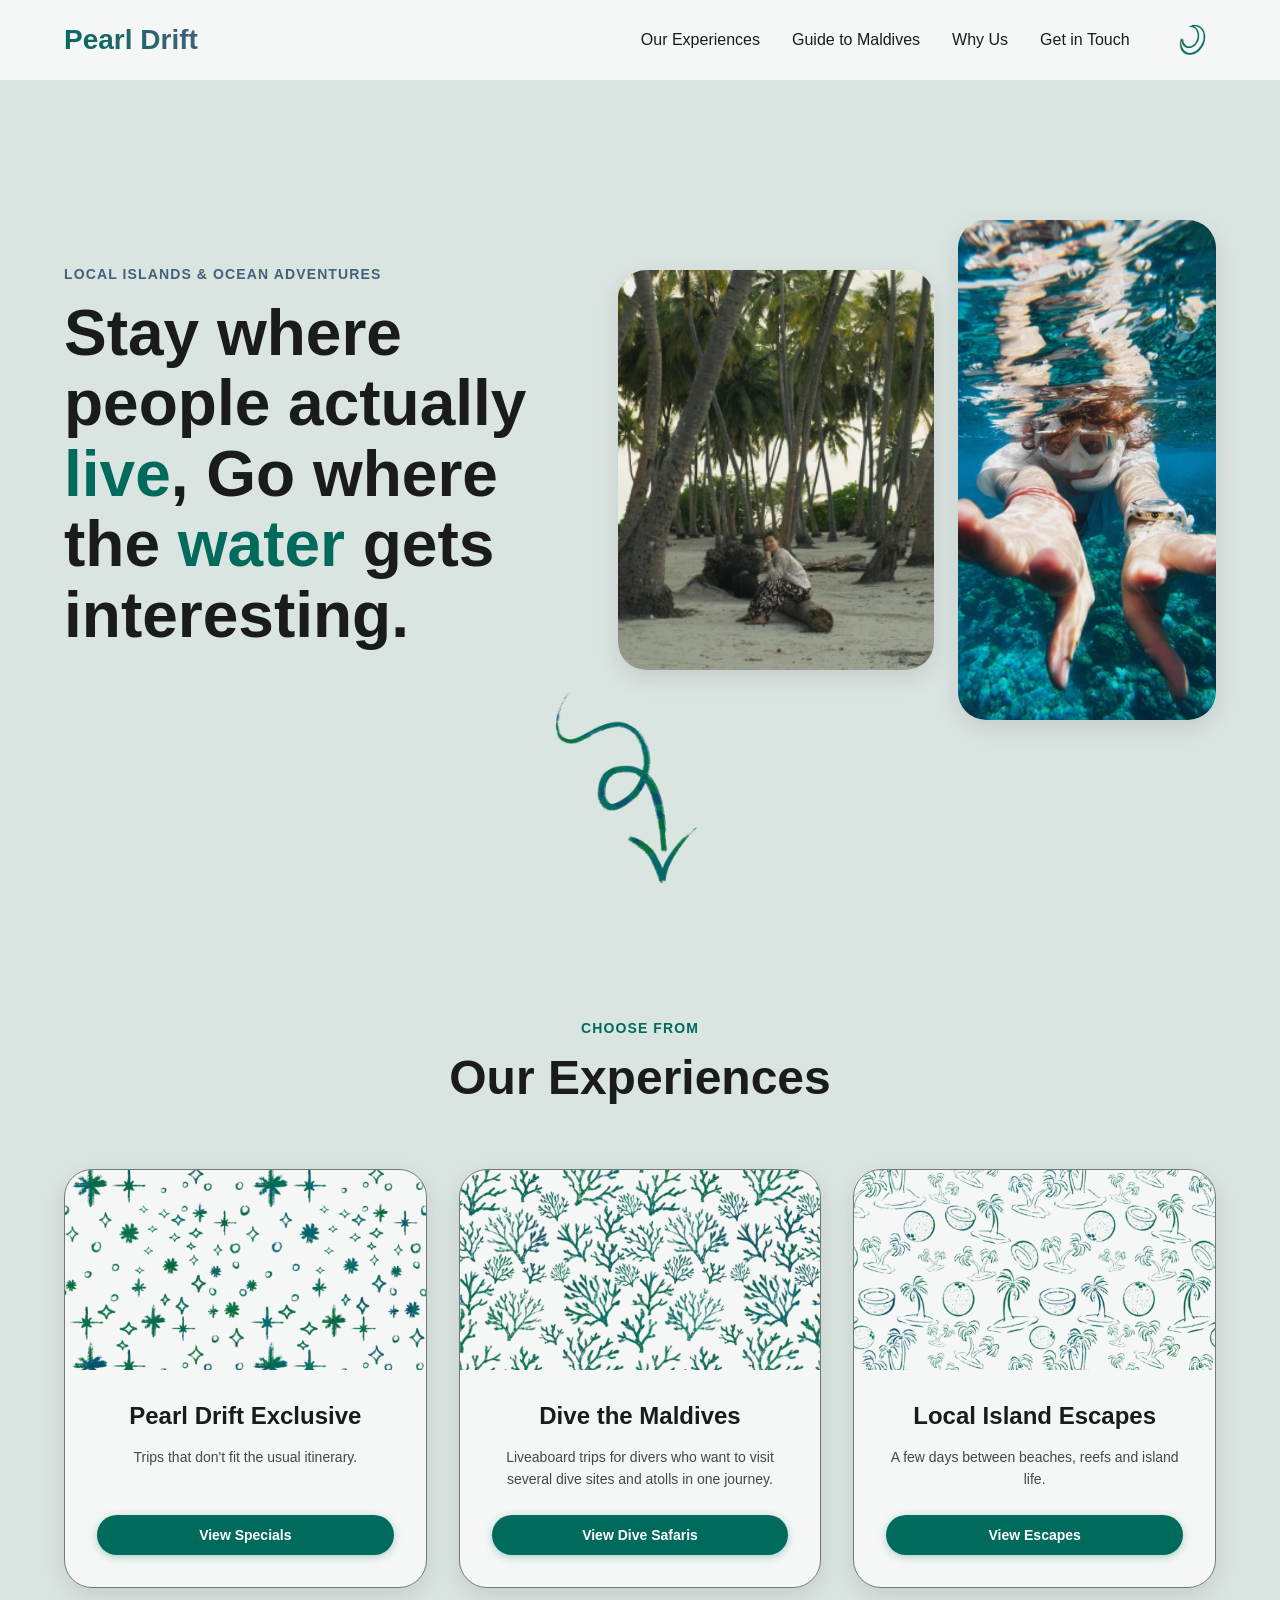
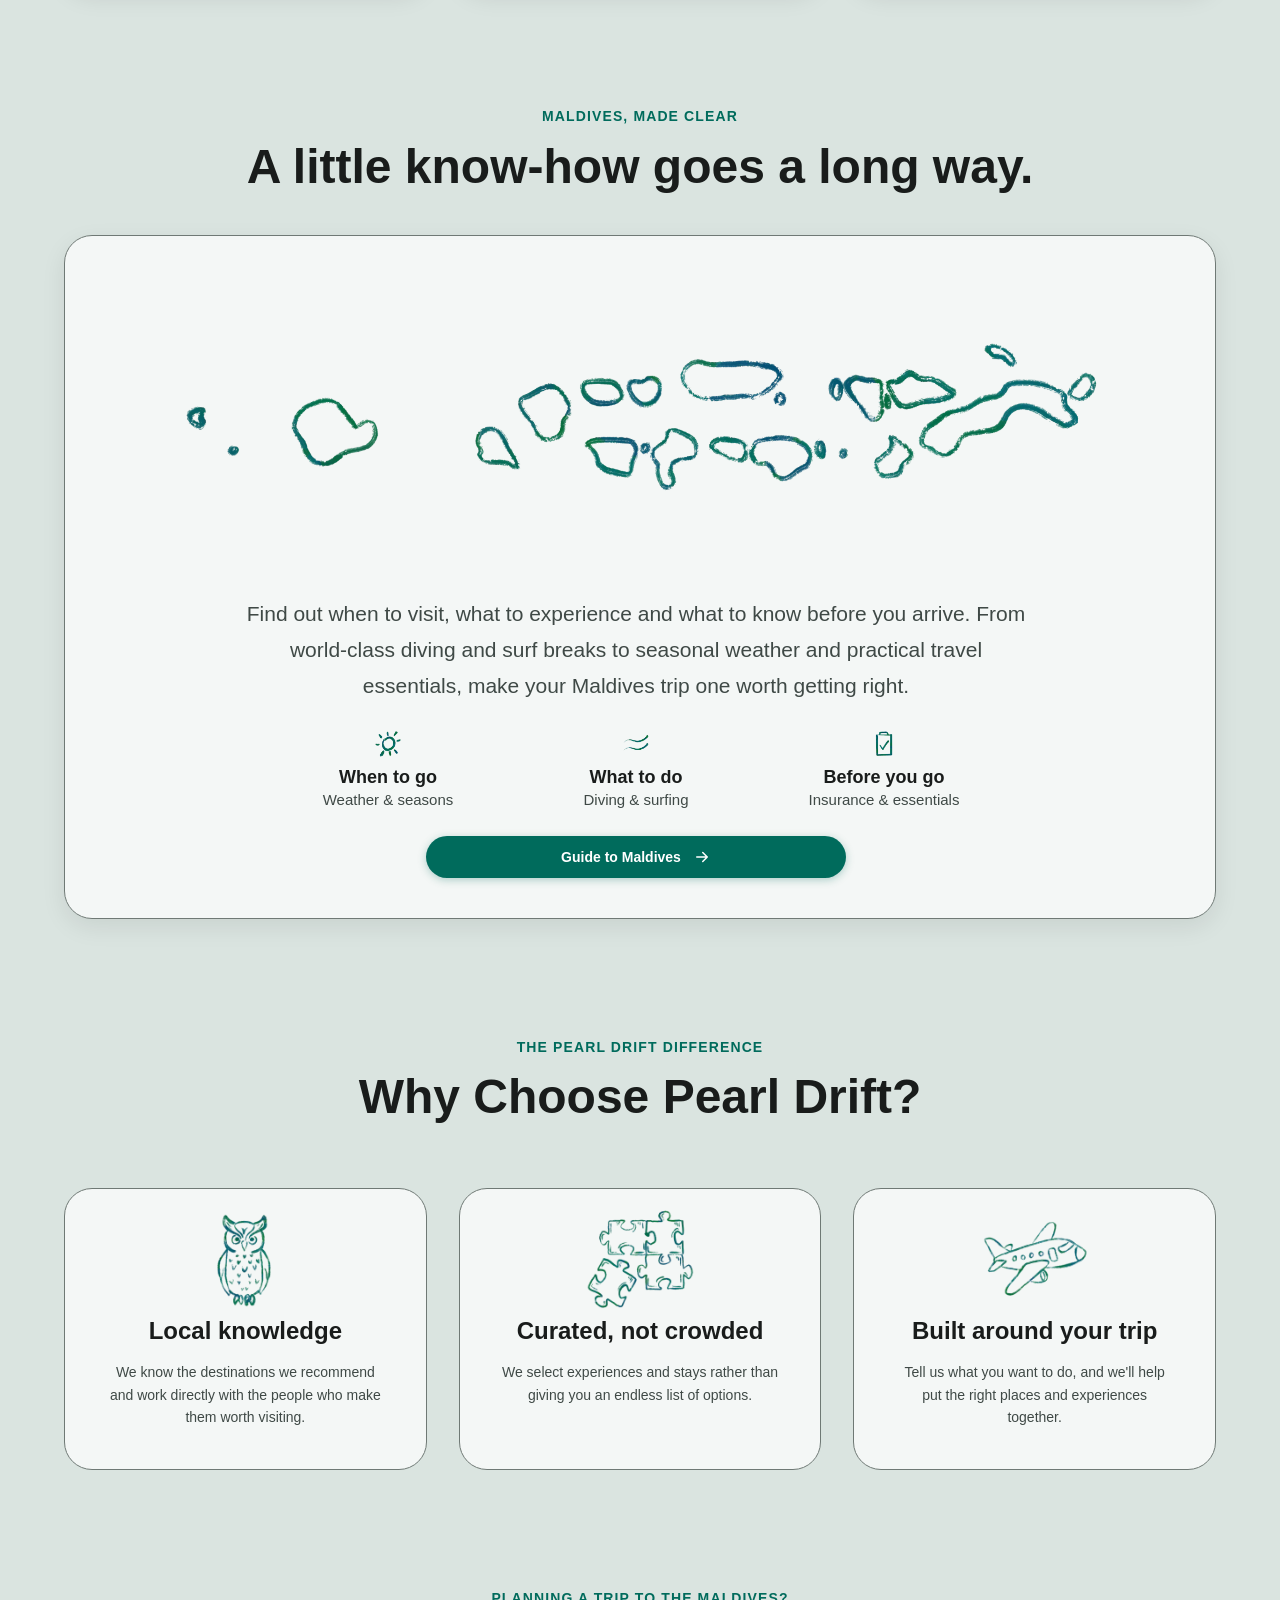
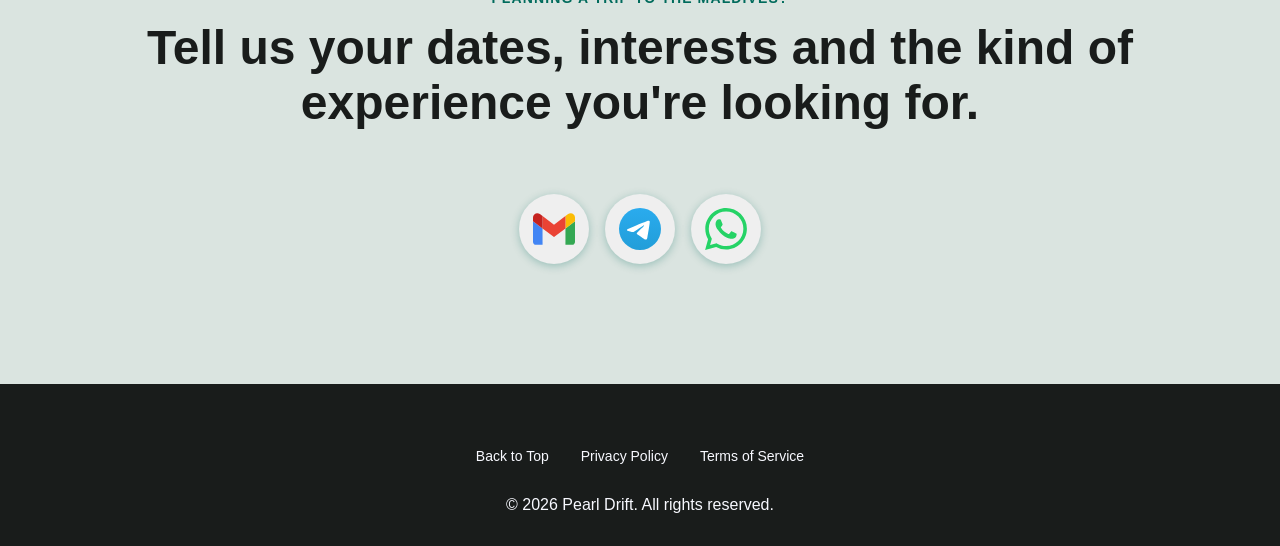
==== commit 78cfffb2: "Add files via upload" ====
--- a/index.html
+++ b/index.html
@@ -350,12 +350,23 @@
                     "content"
                     "portrait"
                     "scroll";
-                gap: 32px;
-                padding: 80px 20px 24px;
+                gap: 18px;
+                padding: 88px 16px 20px;
             }
 
             .hero-content {
                 grid-area: content;
+                max-width: 100%;
+            }
+
+            .hero h1 {
+                margin-bottom: 12px;
+                font-size: clamp(28px, 8vw, 42px);
+            }
+
+            .hero .hero-kicker {
+                margin-bottom: 10px;
+                font-size: 12px;
             }
 
             .hero-gallery {
@@ -364,16 +375,20 @@
 
             .hero-image-card-landscape {
                 grid-area: landscape;
+                height: 180px;
             }
 
             .hero-image-card-portrait {
                 grid-area: portrait;
+                height: 220px;
             }
 
             .hero-scroll {
                 position: static;
                 grid-area: scroll;
-                margin-top: -24px;
+                width: 110px;
+                height: 110px;
+                margin-top: -8px;
             }
 
             .hero-image-card {
@@ -459,8 +474,8 @@
             position: absolute;
             top: 50%;
             left: 50%;
-            width: 100cqh;
-            height: 100cqw;
+            width: 82cqh;
+            height: 82cqw;
             max-width: none;
             object-fit: cover;
             transform: translate(-50%, -50%) rotate(90deg);
@@ -468,7 +483,7 @@
 
         .maldives-teaser-content {
             max-width: 1080px;
-            padding: 5px 40px 40px 32px;
+            padding: 0 40px 40px 32px;
             margin: 0 auto;
             text-align: center;
         }
@@ -554,18 +569,26 @@
             margin: 0 auto;
             background: var(--primary);
             color: var(--on-primary);
+            border: none;
             text-decoration: none;
-            padding: 16px 24px;
+            padding: 12px 24px;
             border-radius: 100px;
-            font-size: 16px;
+            font-size: 14px;
             font-weight: 600;
-            transition: transform 0.3s ease, box-shadow 0.3s ease, background 0.3s ease;
+            cursor: pointer;
+            transition: all 0.3s cubic-bezier(0.4, 0, 0.2, 1);
             box-shadow: 0 2px 8px rgba(0, 107, 92, 0.3);
+            outline: none;
         }
 
         .maldives-teaser-button:hover {
-            transform: translateY(-2px);
-            box-shadow: 0 8px 24px rgba(0, 107, 92, 0.3);
+            transform: translateY(-1px);
+            box-shadow: 0 4px 16px rgba(0, 107, 92, 0.4);
+        }
+
+        .maldives-teaser-button:focus-visible {
+            outline: 2px solid var(--primary);
+            outline-offset: 2px;
         }
 
         .maldives-teaser-button svg {
